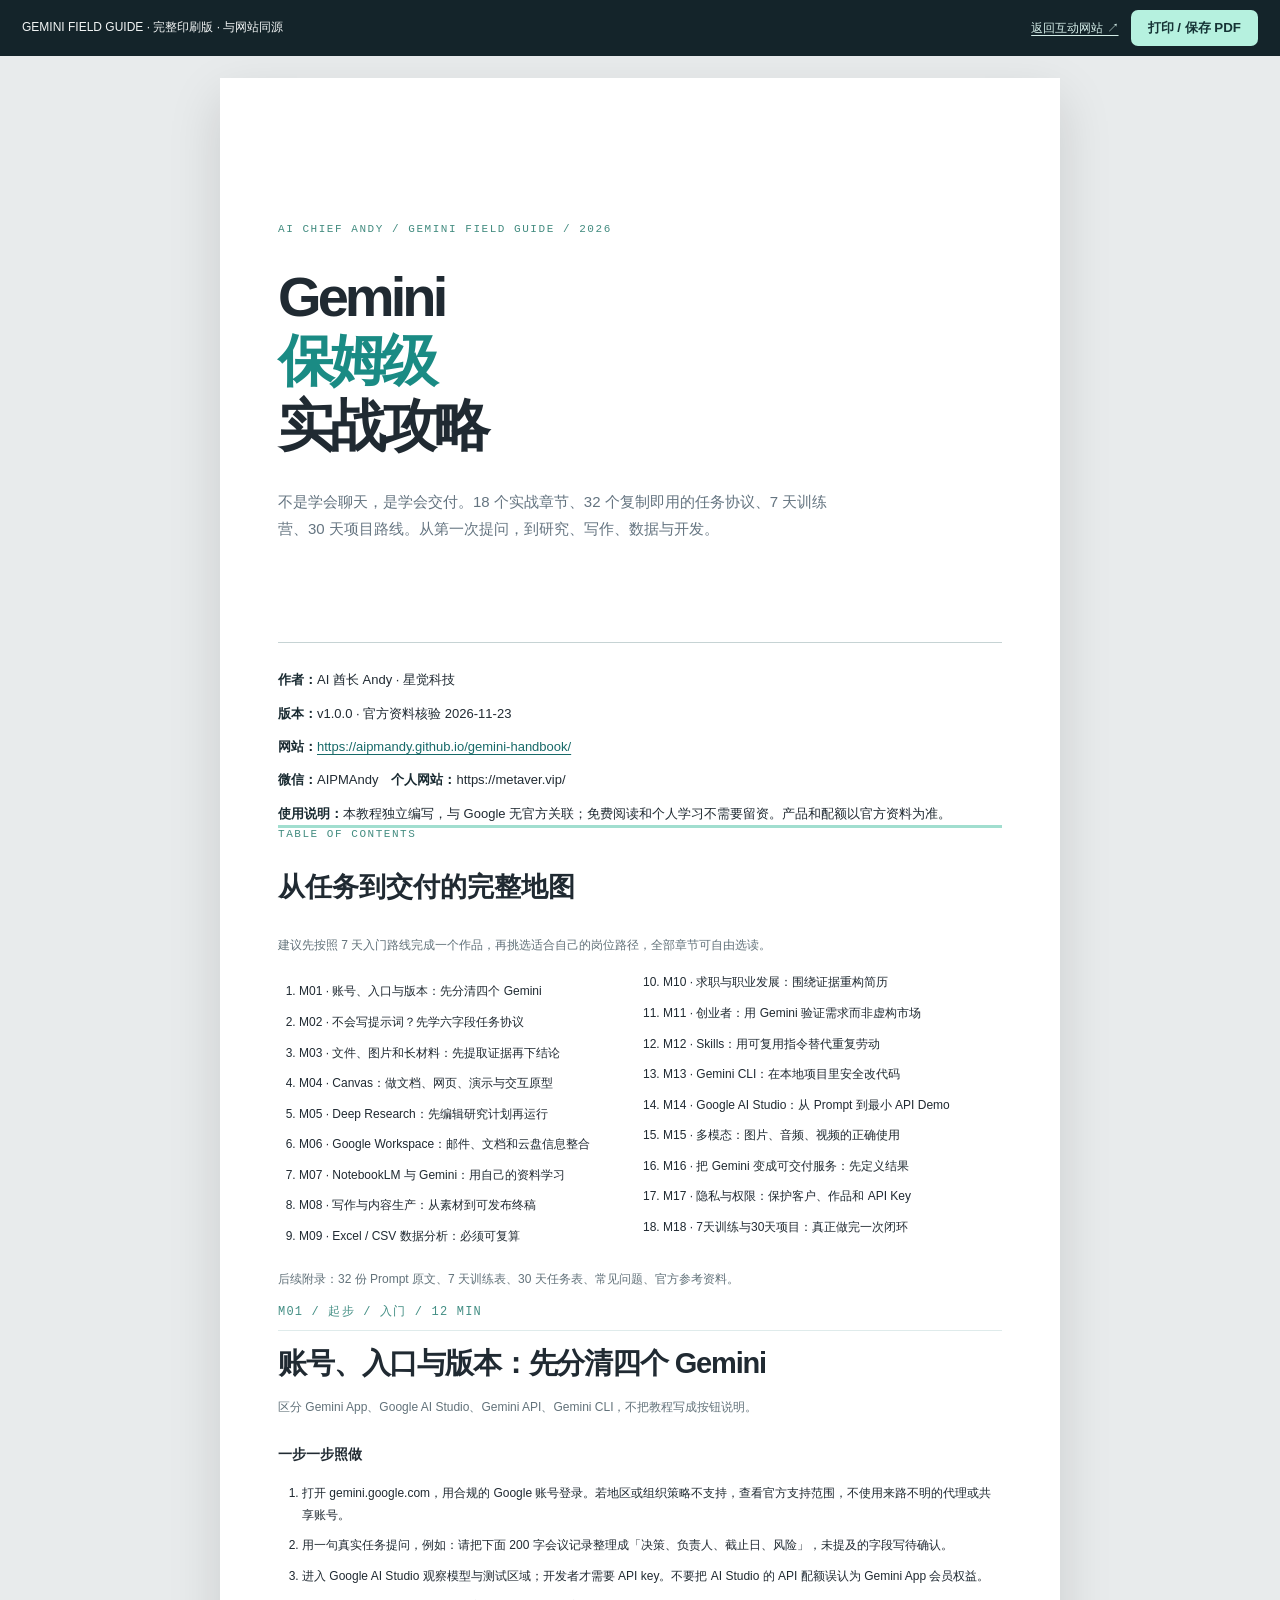
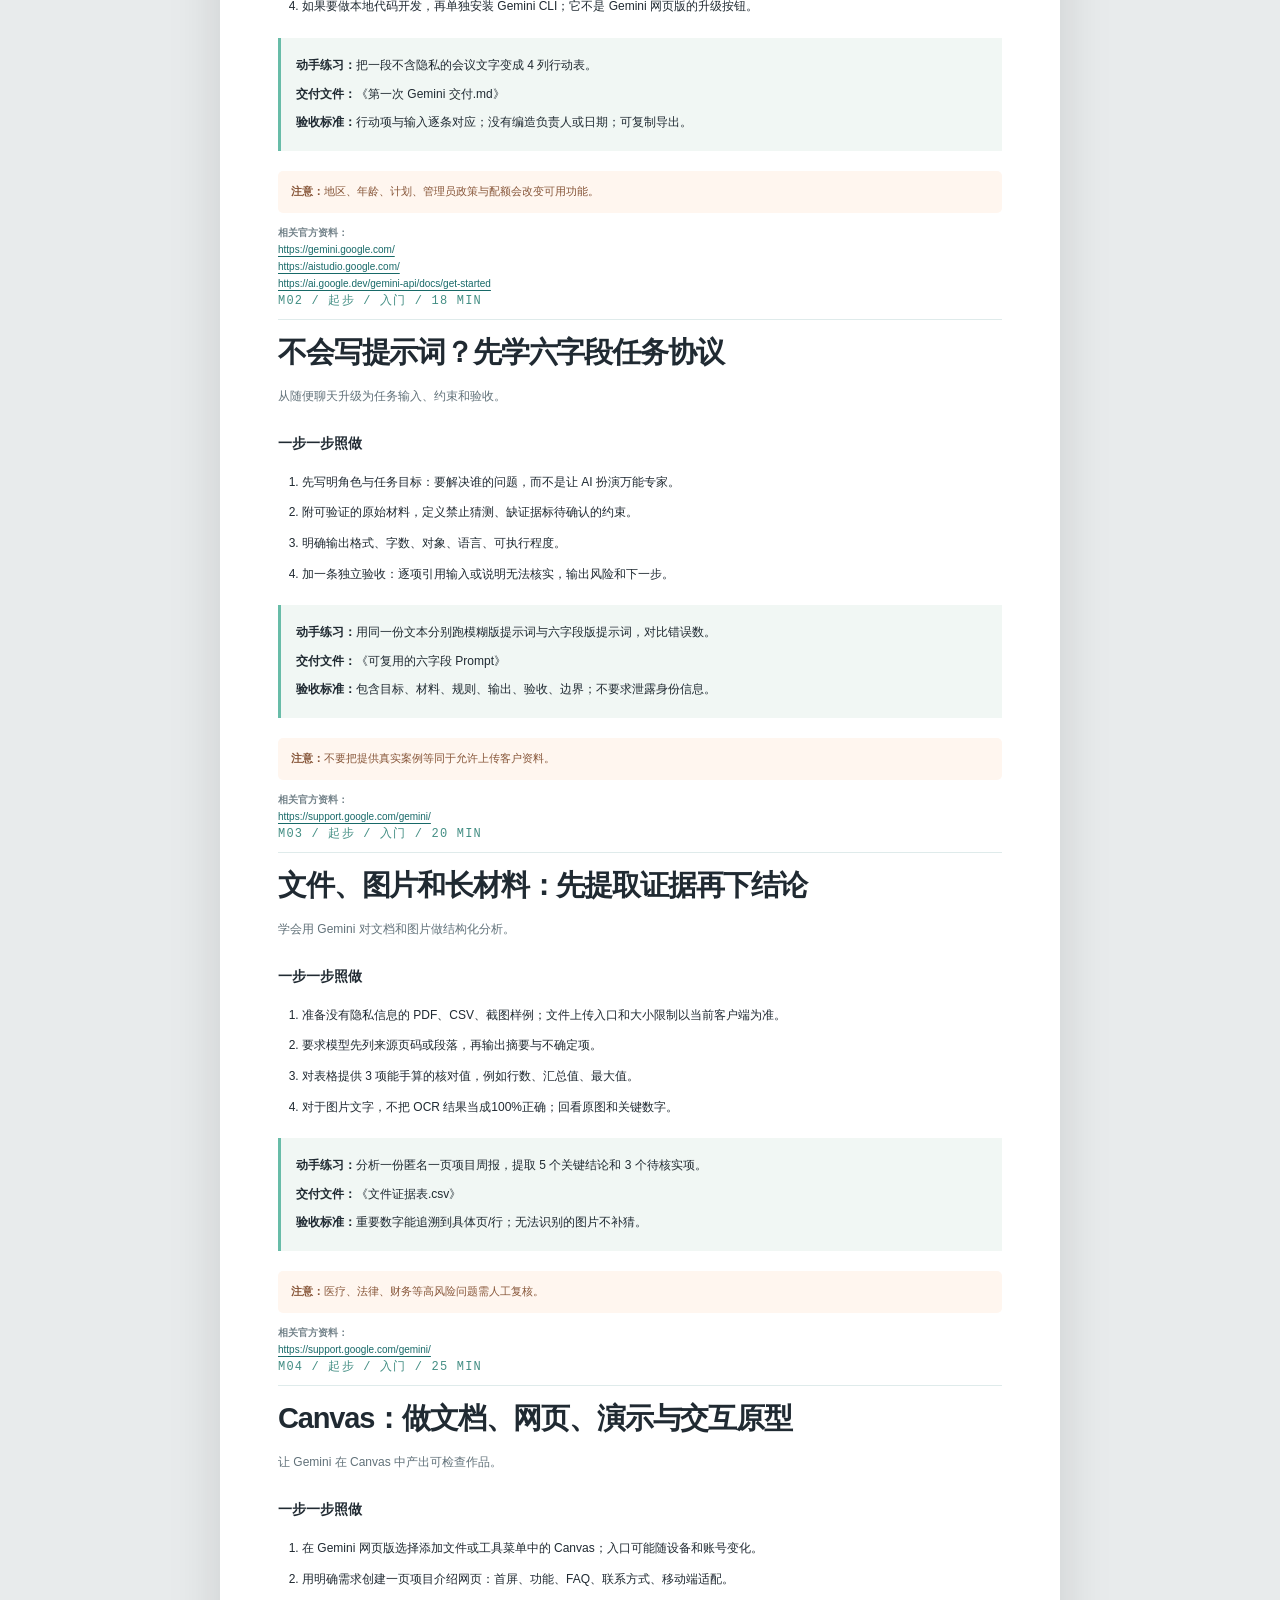
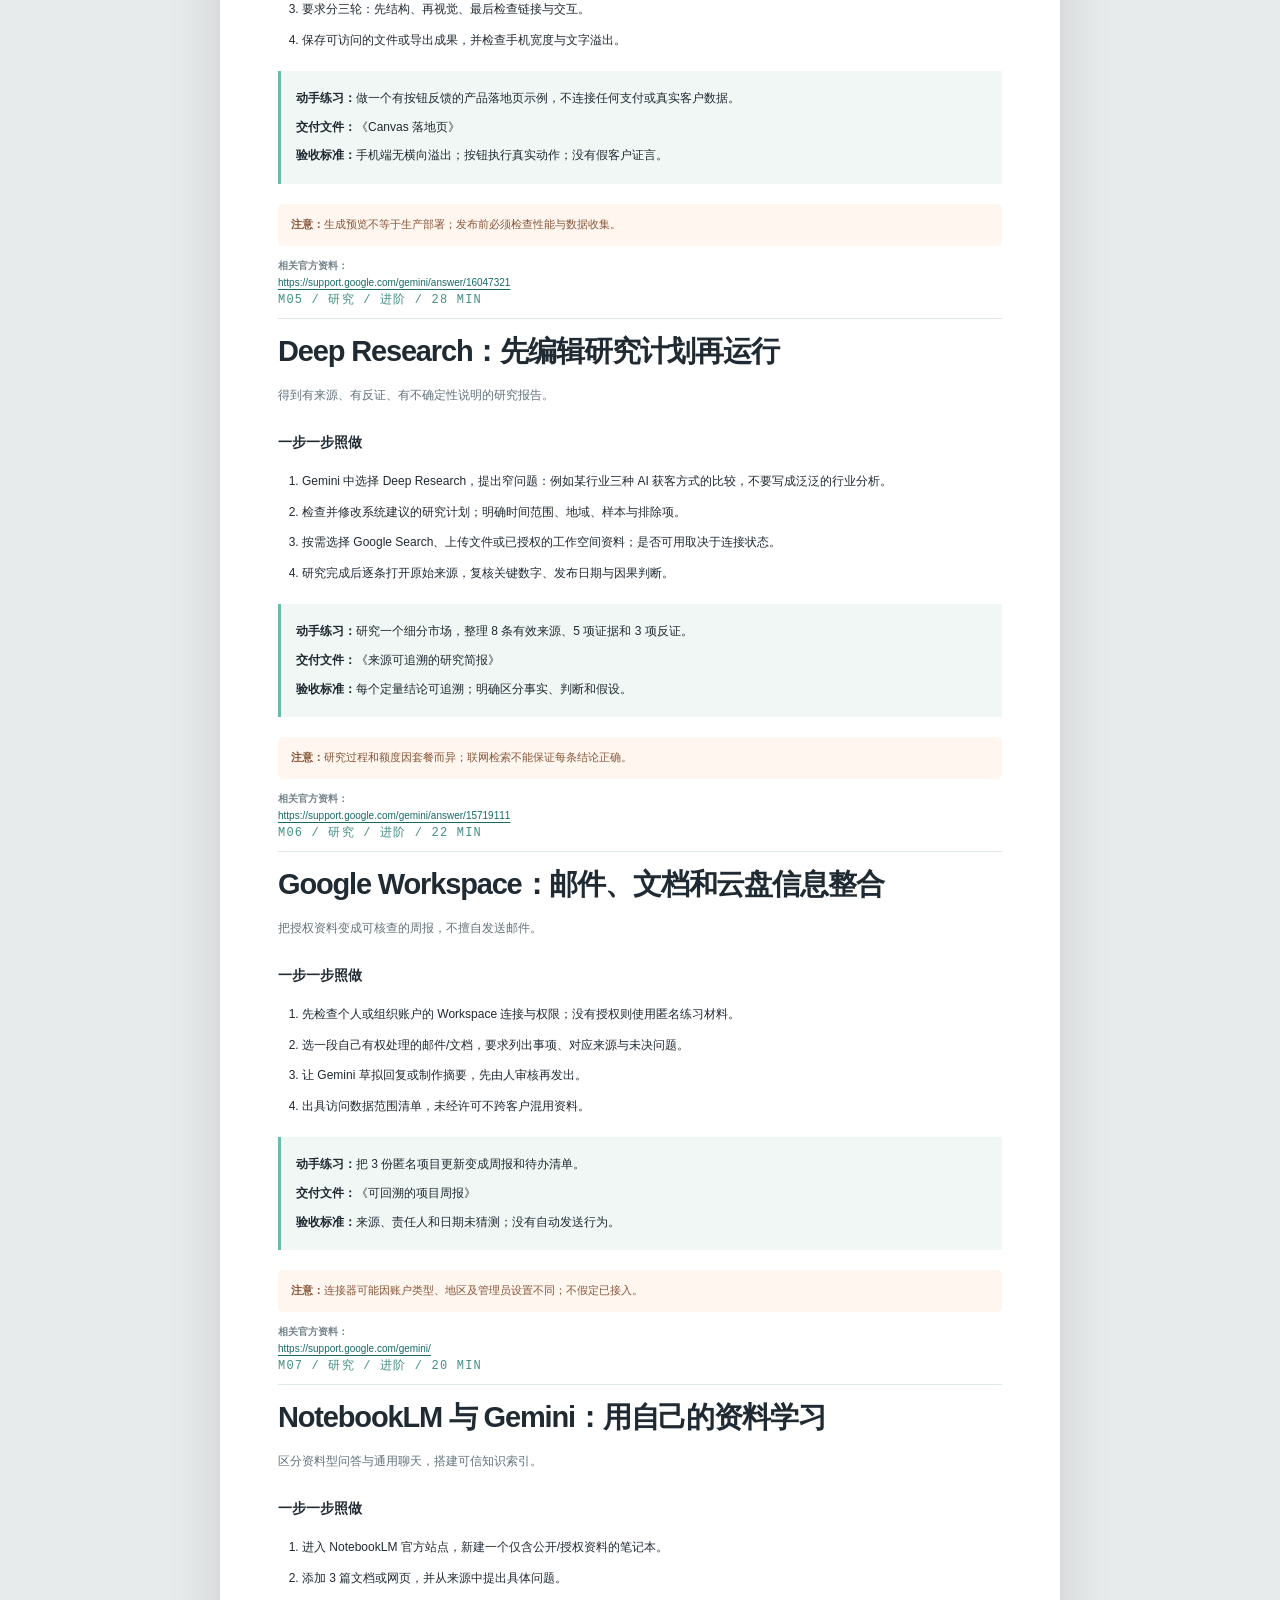
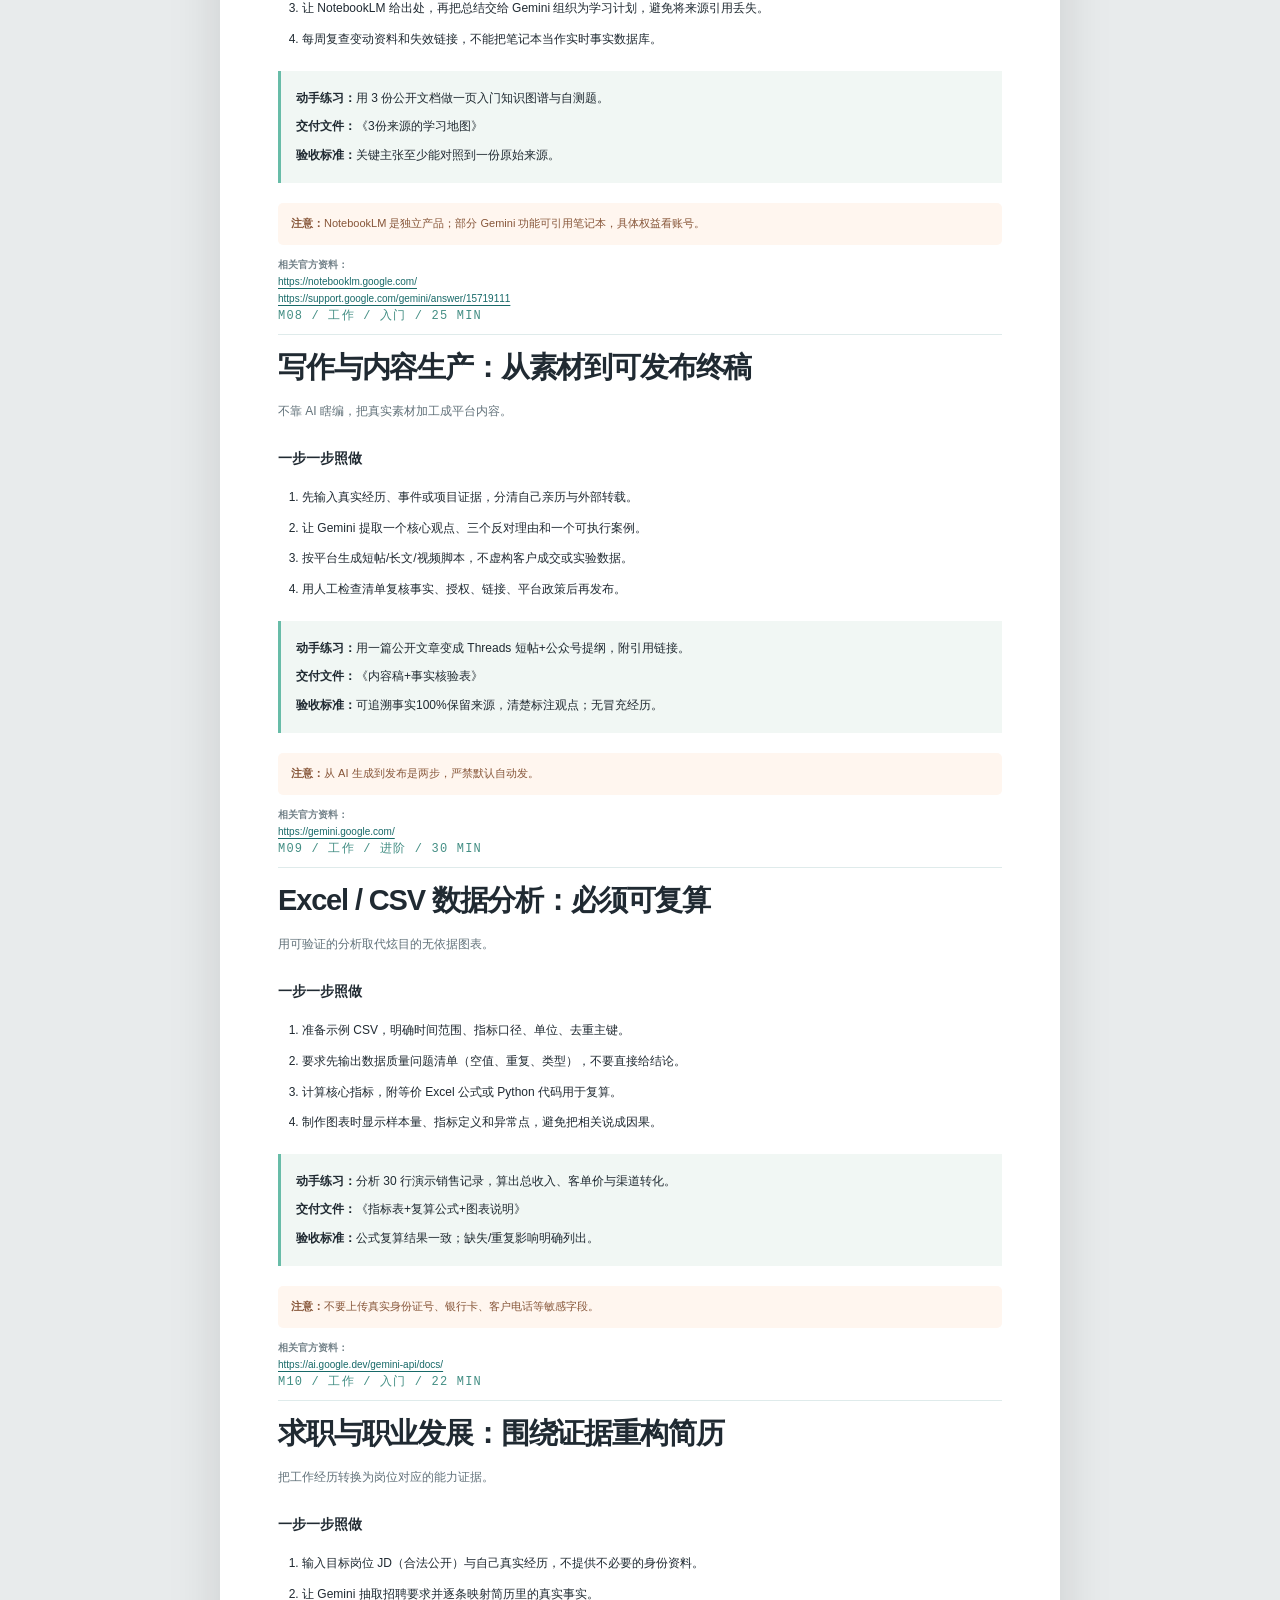
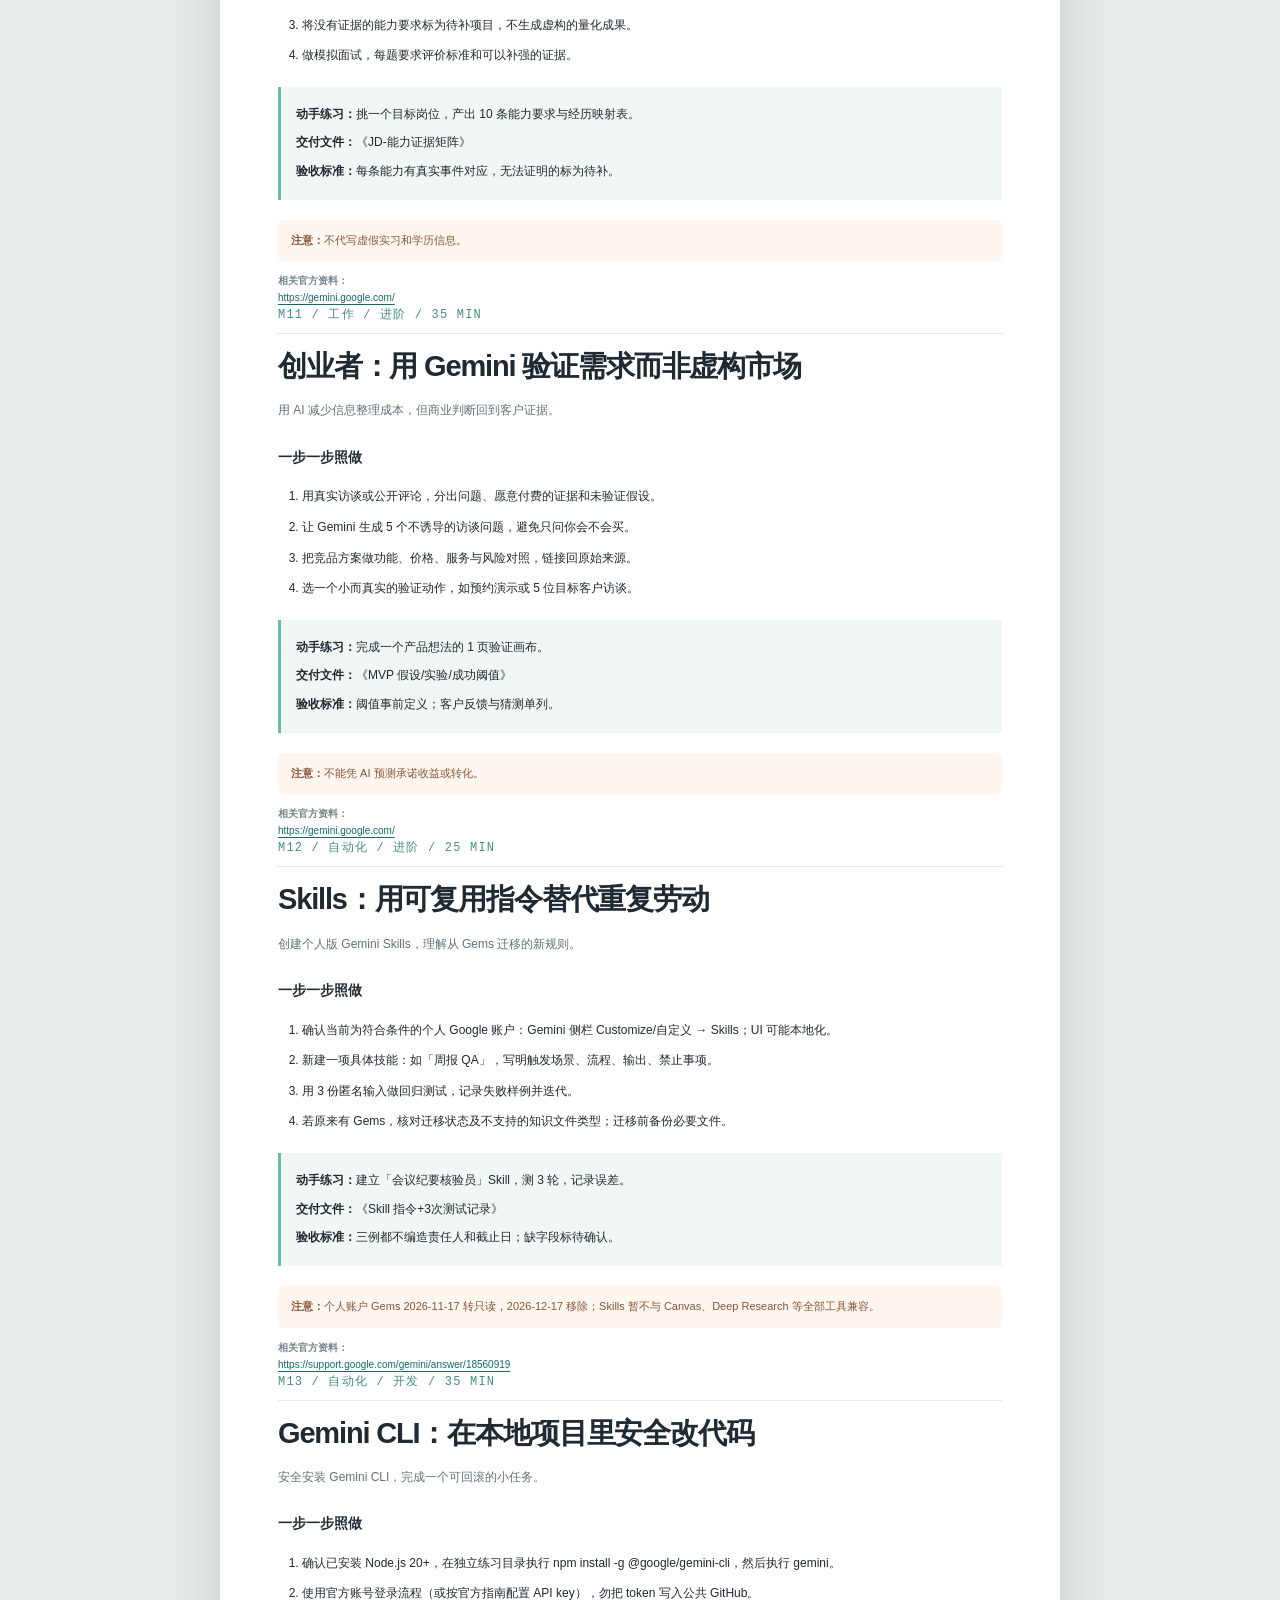
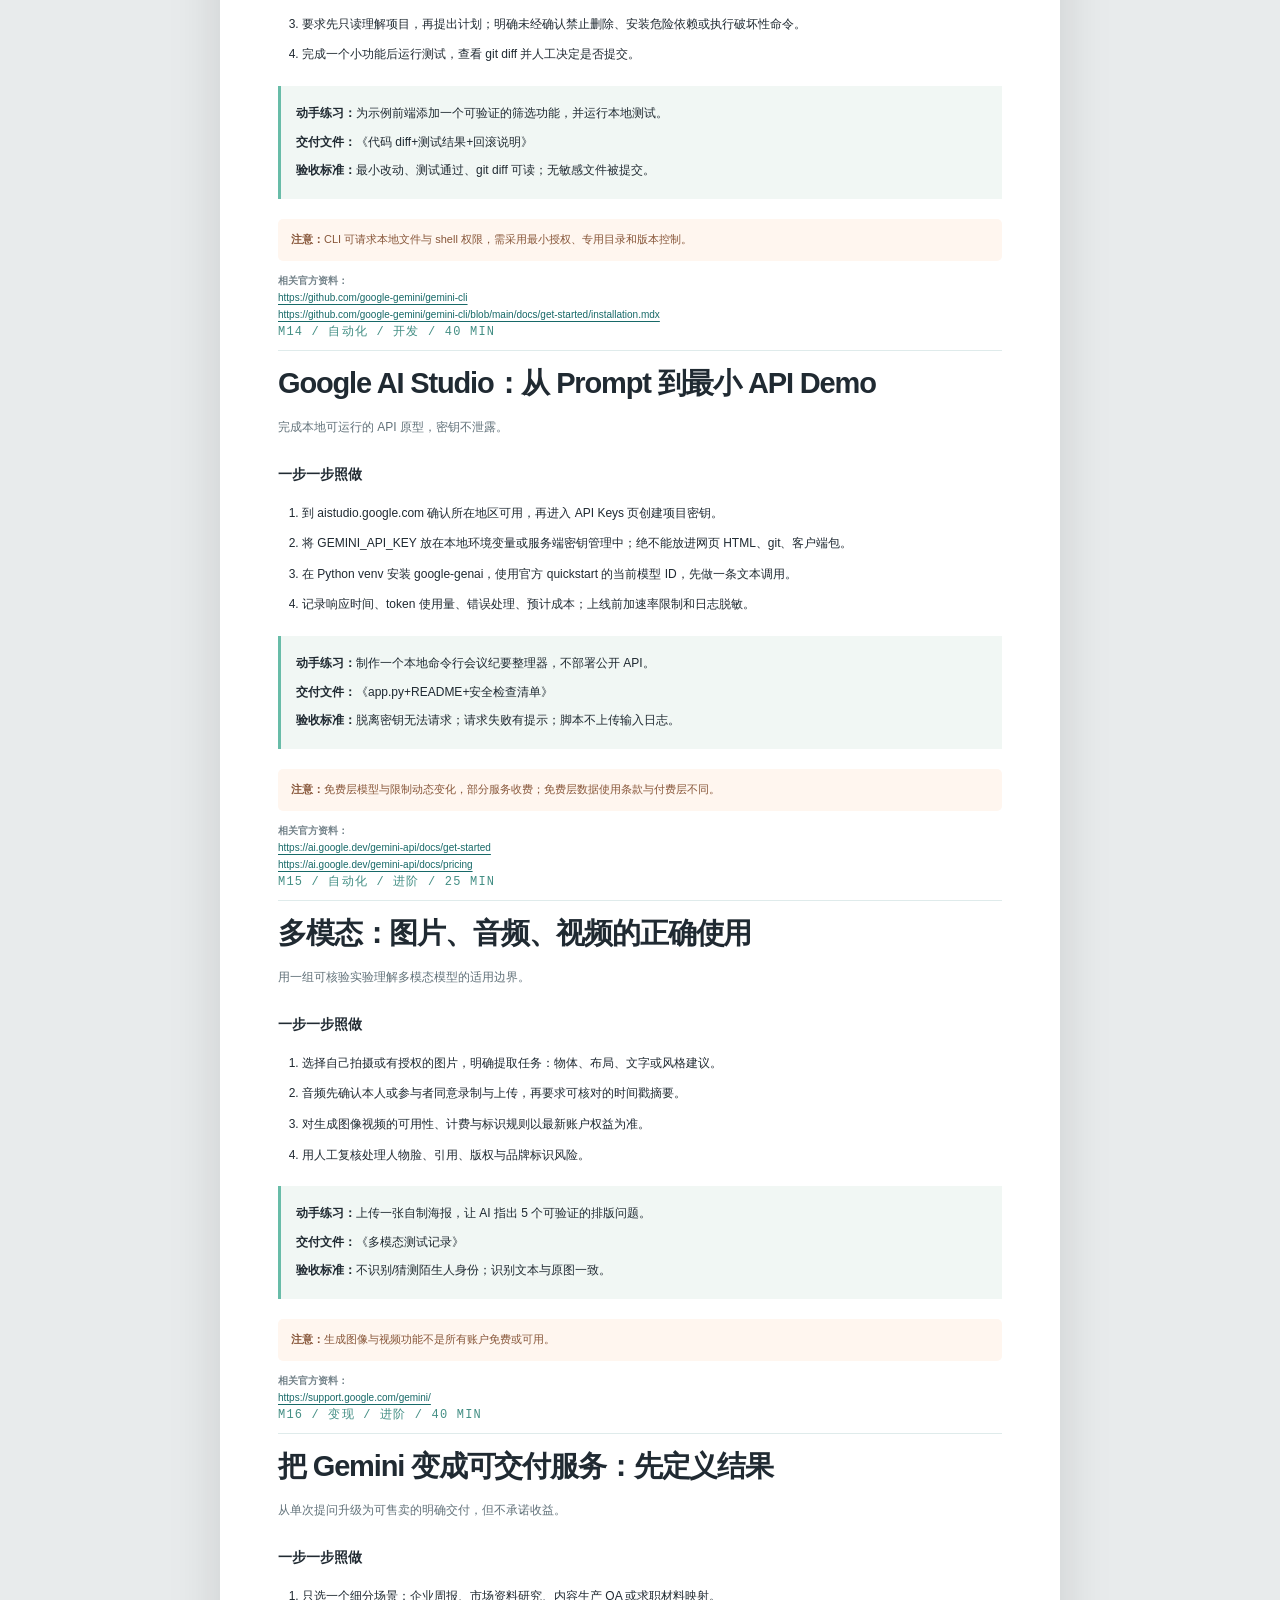
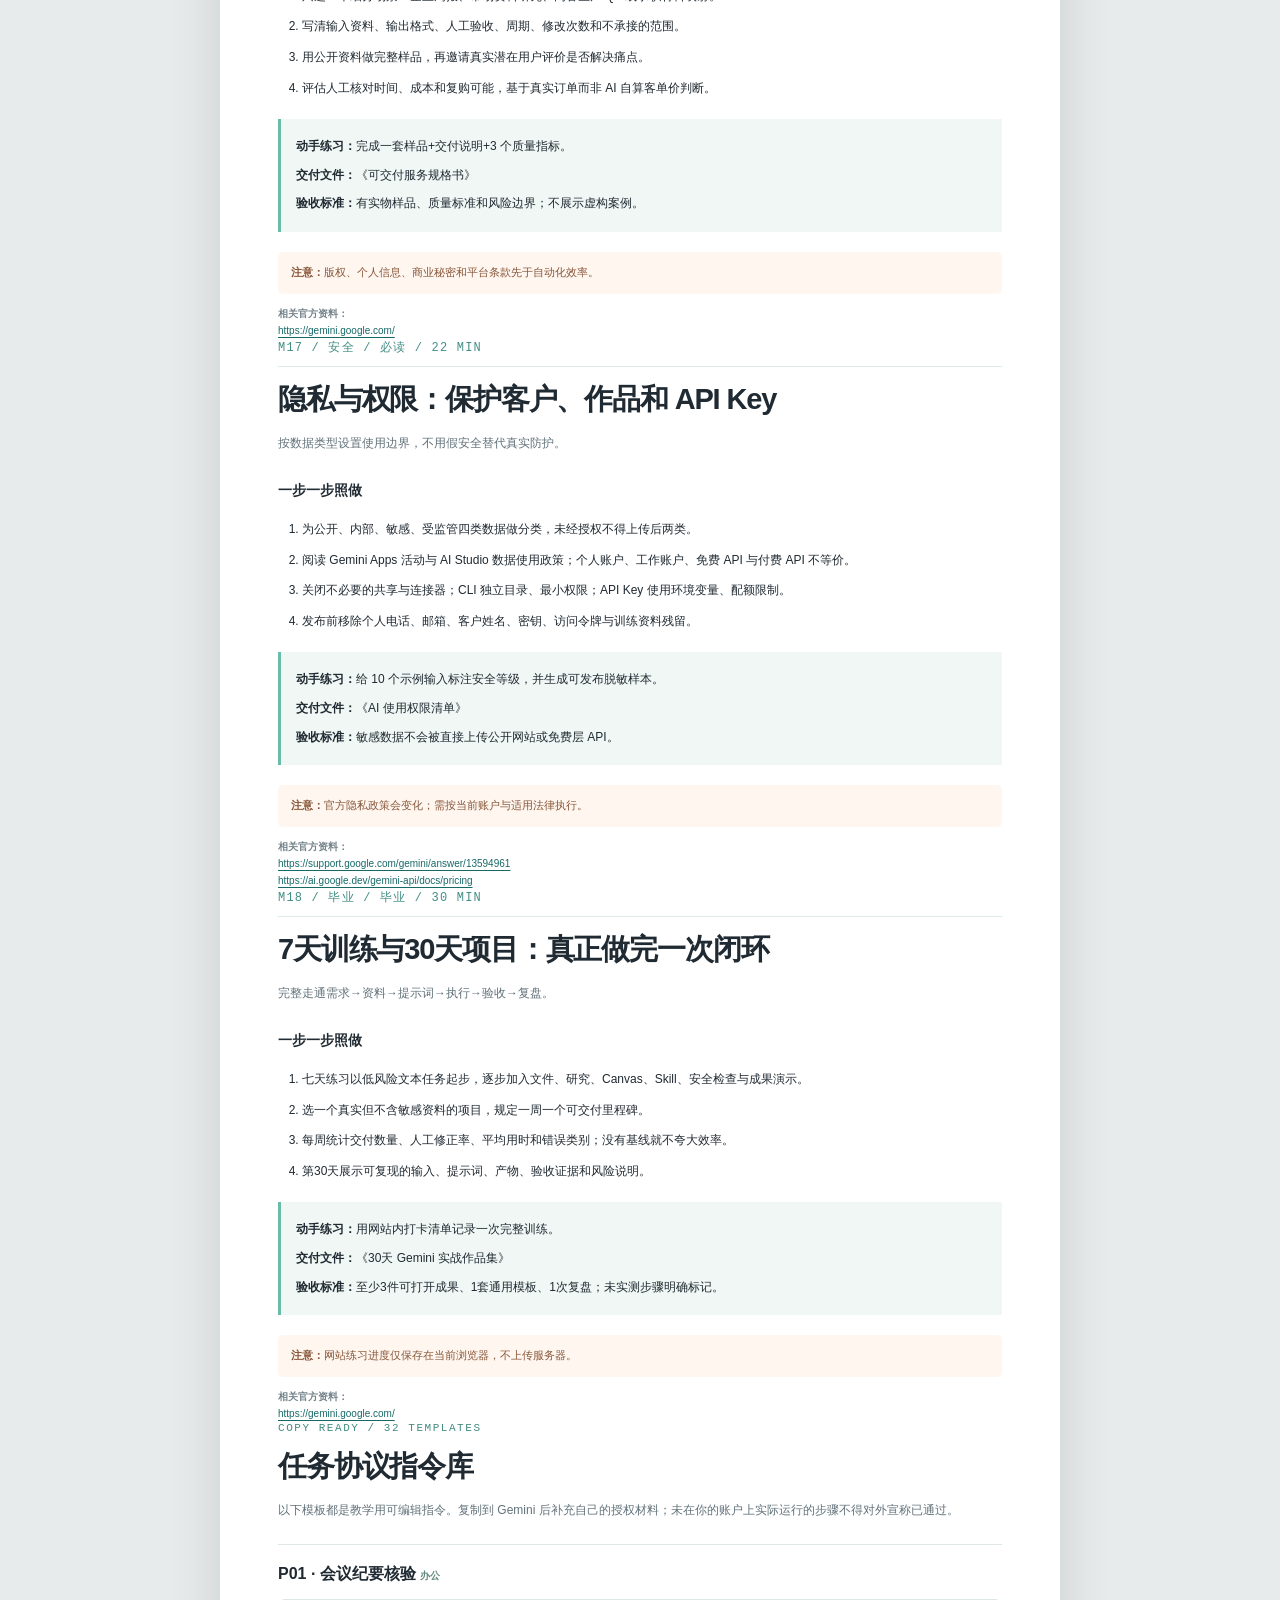
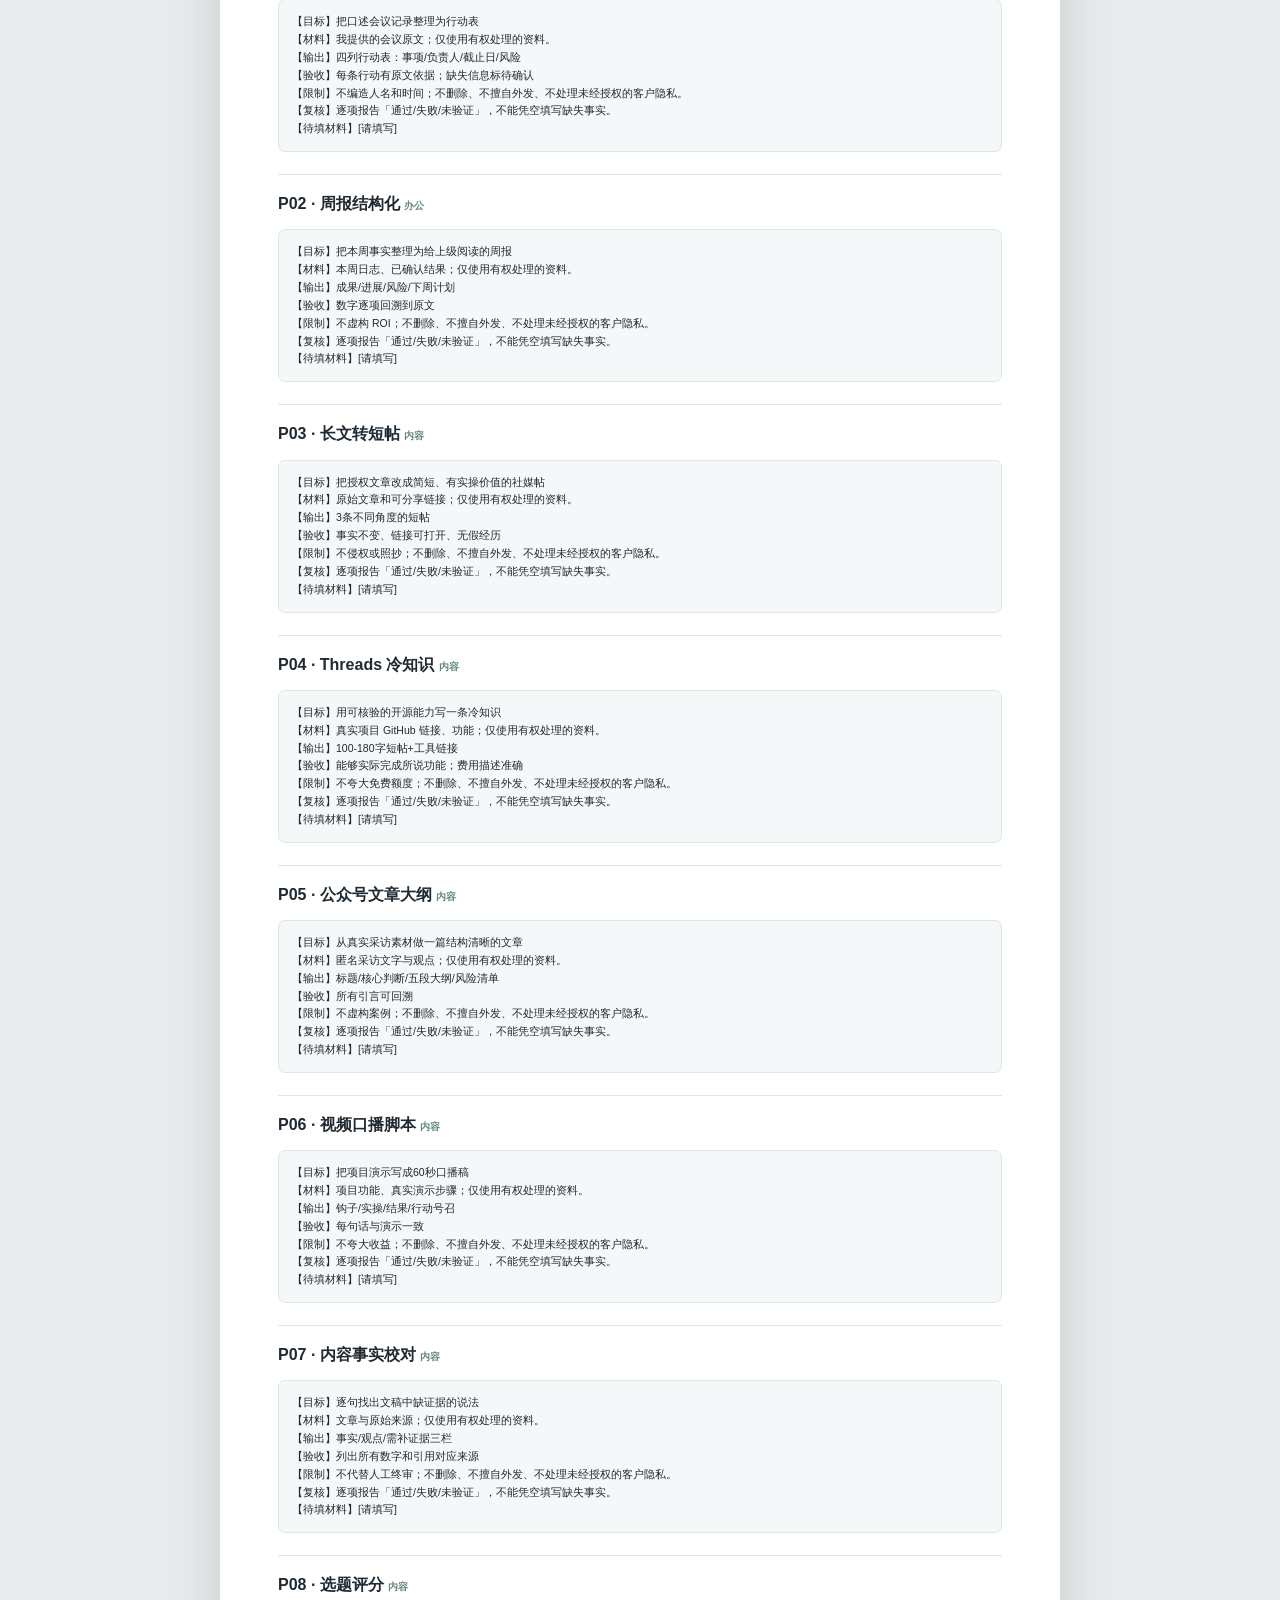
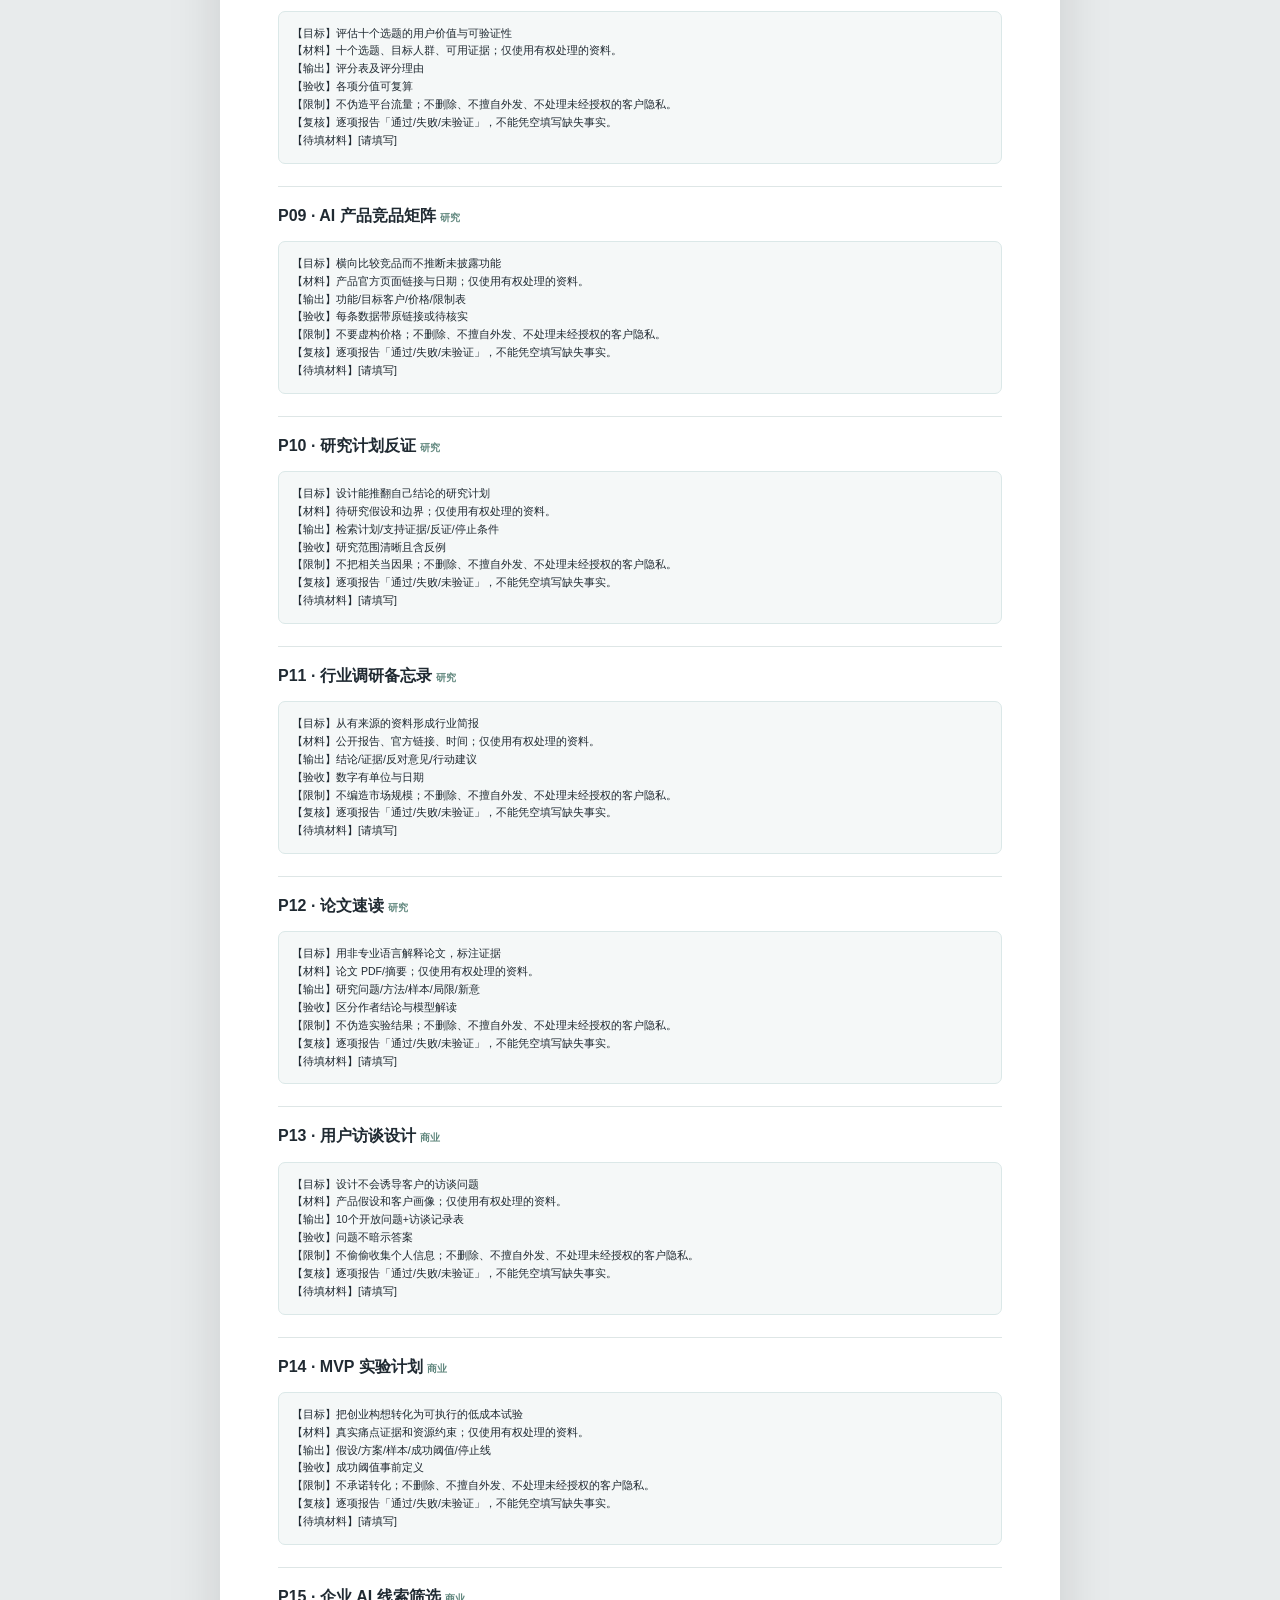
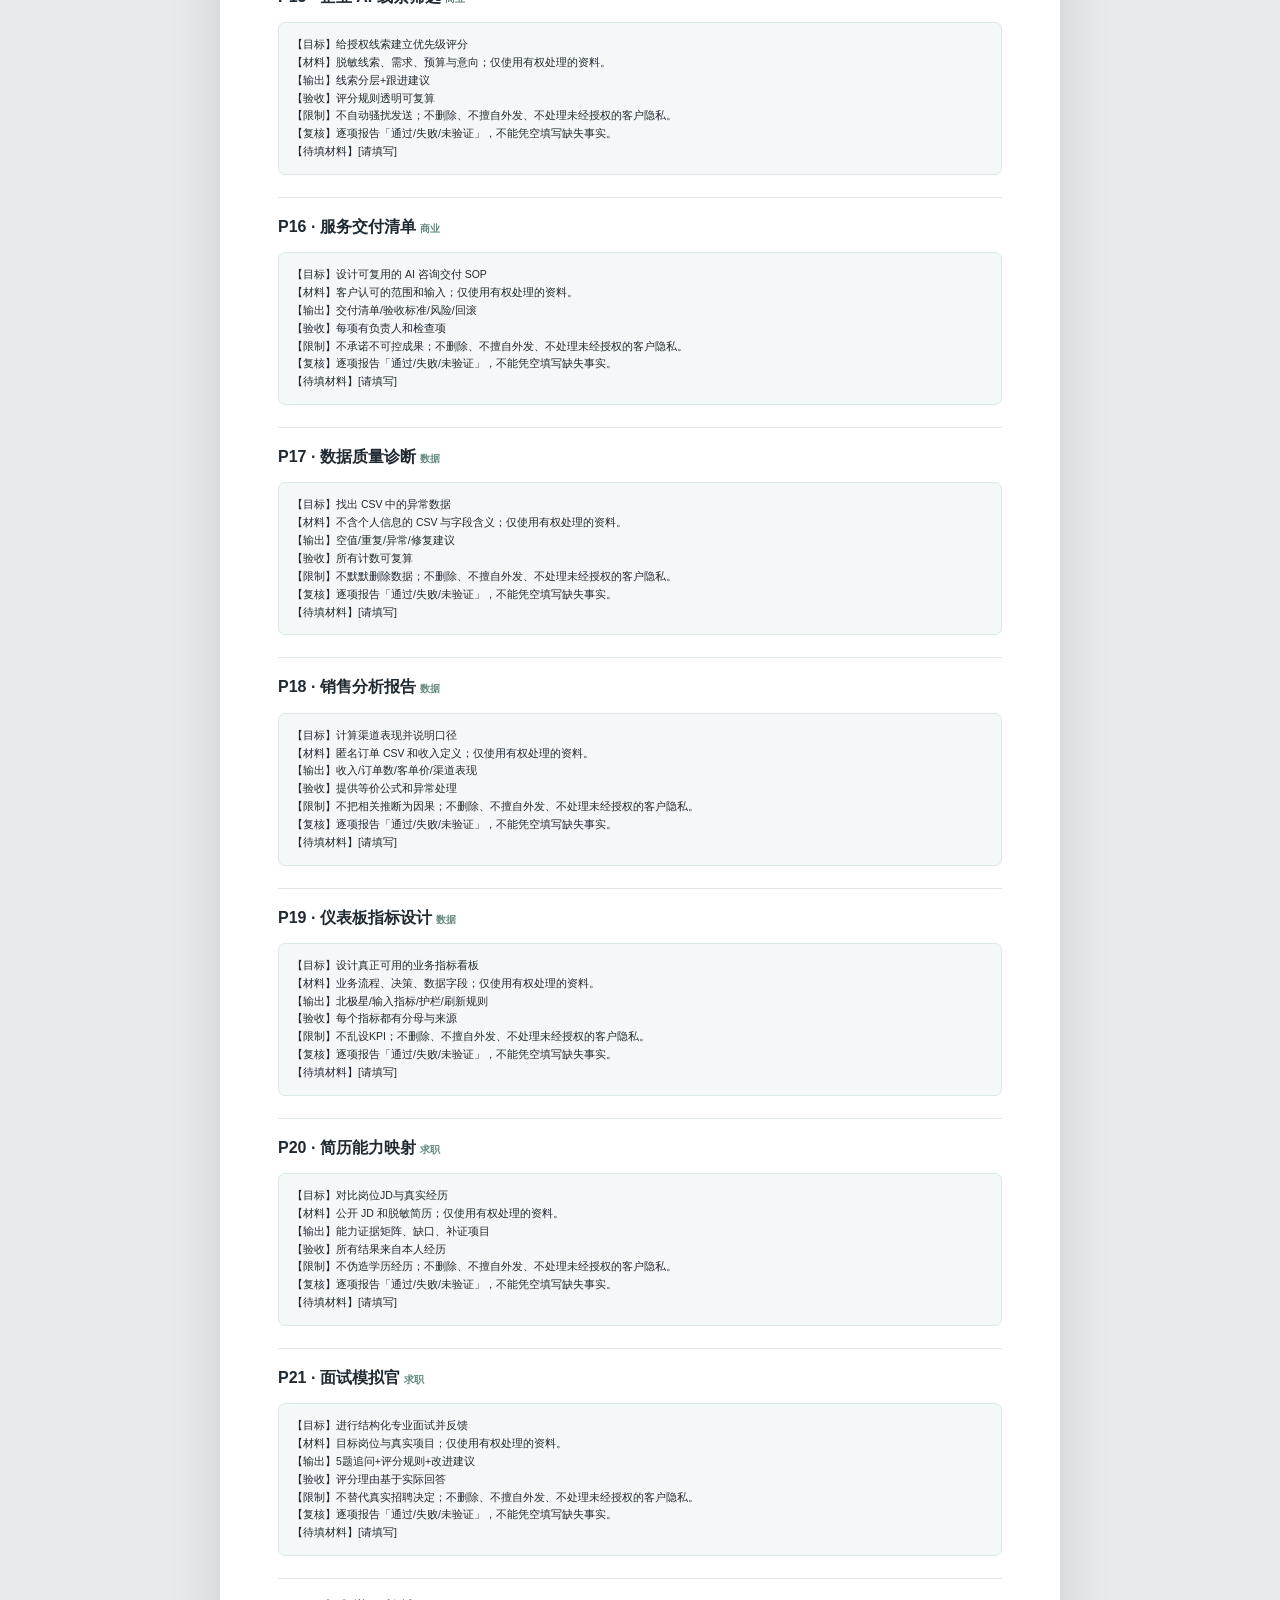
==== print.html @ 5384d7f8 "feat: migrate complete Gemini handbook into independent Pages repository" ====
<!doctype html><html lang="zh-CN"><head><meta charset="utf-8"><meta name="viewport" content="width=device-width,initial-scale=1"><meta name="color-scheme" content="light"><meta name="robots" content="noindex,follow"><title>Gemini 实战教程 · 完整印刷版 | AI 酋长 Andy</title>
<style>
@page{size:A4;margin:16mm 17mm 17mm}*{box-sizing:border-box}html{scroll-behavior:smooth}body{margin:0;color:#202a32;background:#e8ebec;font-family:-apple-system,BlinkMacSystemFont,"PingFang SC","Noto Sans CJK SC","Microsoft YaHei",sans-serif;line-height:1.8;counter-reset:page}a{color:#176968;text-decoration:underline;text-underline-offset:3px;overflow-wrap:anywhere}.tools{position:sticky;top:0;z-index:4;display:flex;align-items:center;justify-content:space-between;gap:12px;padding:10px 22px;background:#14242a;color:#f2f5f5;font-size:12px}.tools a{color:#d4ede8}.tools button{cursor:pointer;border:0;border-radius:7px;padding:9px 17px;background:#b6f1df;color:#153335;font-weight:bold}.paper{width:min(calc(100% - 20px),840px);background:white;padding:55px 58px;margin:22px auto 60px;box-shadow:0 20px 50px #0002}.kicker,.eyebrow{font:11px ui-monospace,Consolas,monospace;letter-spacing:.14em;color:#438c80}.cover{min-height:690px;padding-top:90px;border-bottom:3px solid #a1decf;break-after:page}.cover h1{font-size:56px;letter-spacing:-.07em;line-height:1.15;margin:30px 0}.cover h1 em{font-style:normal;color:#1a8b84}.cover p{font-size:15px;color:#647480;max-width:570px}.cover .metadata{margin-top:100px;padding-top:25px;border-top:1px solid #c6d3d4;display:grid;gap:10px;font-size:13px}.cover .metadata b{color:#192a31}.toc{break-after:page}.toc h2{font-size:27px}.toc ol{padding-left:21px;columns:2;column-gap:25px}.toc li{margin:9px 0;break-inside:avoid;font-size:12px}.page-title{font-size:29px;letter-spacing:-.04em;line-height:1.35;margin:13px 0}.lead{color:#62727a;font-size:12px;line-height:1.9}.lesson{break-before:page;page-break-before:always}.lesson .chapter{font:12px ui-monospace,monospace;color:#438e84;letter-spacing:.1em;border-bottom:1px solid #dfebeb;padding-bottom:10px}.lesson h3{font-size:14px;margin:23px 0 10px}.lesson ol{padding-left:24px}.lesson li{font-size:12px;margin:9px 0}.example{border-left:3px solid #68bca8;padding:10px 15px;background:#f1f7f4;margin:20px 0;break-inside:avoid}.example p{font-size:12px;margin:7px 0}.warn{font-size:11px;color:#875639;background:#fff6ef;padding:11px 13px;border-radius:5px}.refs{font-size:10px;color:#74838a;line-height:1.7}.prompt{border-top:1px solid #dee6e6;margin:22px 0;padding-top:15px;break-inside:avoid}.prompt h3{font-size:16px;margin:0 0 7px}.prompt pre{font-family:"PingFang SC","Noto Sans CJK SC","Microsoft YaHei",sans-serif;white-space:pre-wrap;word-break:break-word;font-size:10.5px;line-height:1.7;background:#f5f8f8;border:1px solid #dbe8e8;border-radius:7px;padding:13px}.overview{break-before:page}.overview table{width:100%;border-collapse:collapse;margin:15px 0;table-layout:fixed}.overview th,.overview td{border:1px solid #d8e1e1;text-align:left;font-size:11px;padding:8px;vertical-align:top;overflow-wrap:anywhere}.overview th{background:#f0f7f5}.faq-item{padding:10px 0;border-bottom:1px solid #e0e8e8;break-inside:avoid}.faq-item b{font-size:12px}.faq-item p{font-size:11px;color:#65757c}.linklist li{font-size:11px;line-height:1.7;margin:8px 0}.independent{font-size:10px;color:#64777a;border-top:1px solid #d8e4e4;margin-top:45px;padding-top:13px}.page-break{break-before:page} @media screen and (max-width:680px){.paper{width:100%;padding:28px 19px;margin:0 auto;box-shadow:none}.cover{min-height:500px;padding-top:70px}.cover h1{font-size:40px}.toc ol{columns:1}.tools{position:relative}}@media print{body{background:#fff}.paper{width:100%;padding:0;margin:0;box-shadow:none}.tools{display:none}.cover{min-height:240mm}.toc ol{columns:2}.lesson{break-before:page}.prompt{break-inside:avoid}a{text-decoration:none;color:#256d69}a:after{content:""}}
</style><script defer src="./data.js"></script><script defer src="./print.js"></script></head><body><div class="tools"><div>GEMINI FIELD GUIDE · 完整印刷版 · 与网站同源</div><div><a href="./">返回互动网站 ↗</a>　<button type="button" id="print-button">打印 / 保存 PDF</button></div></div><main class="paper" id="print-root"><p>正在整理课程内容……</p></main></body></html>
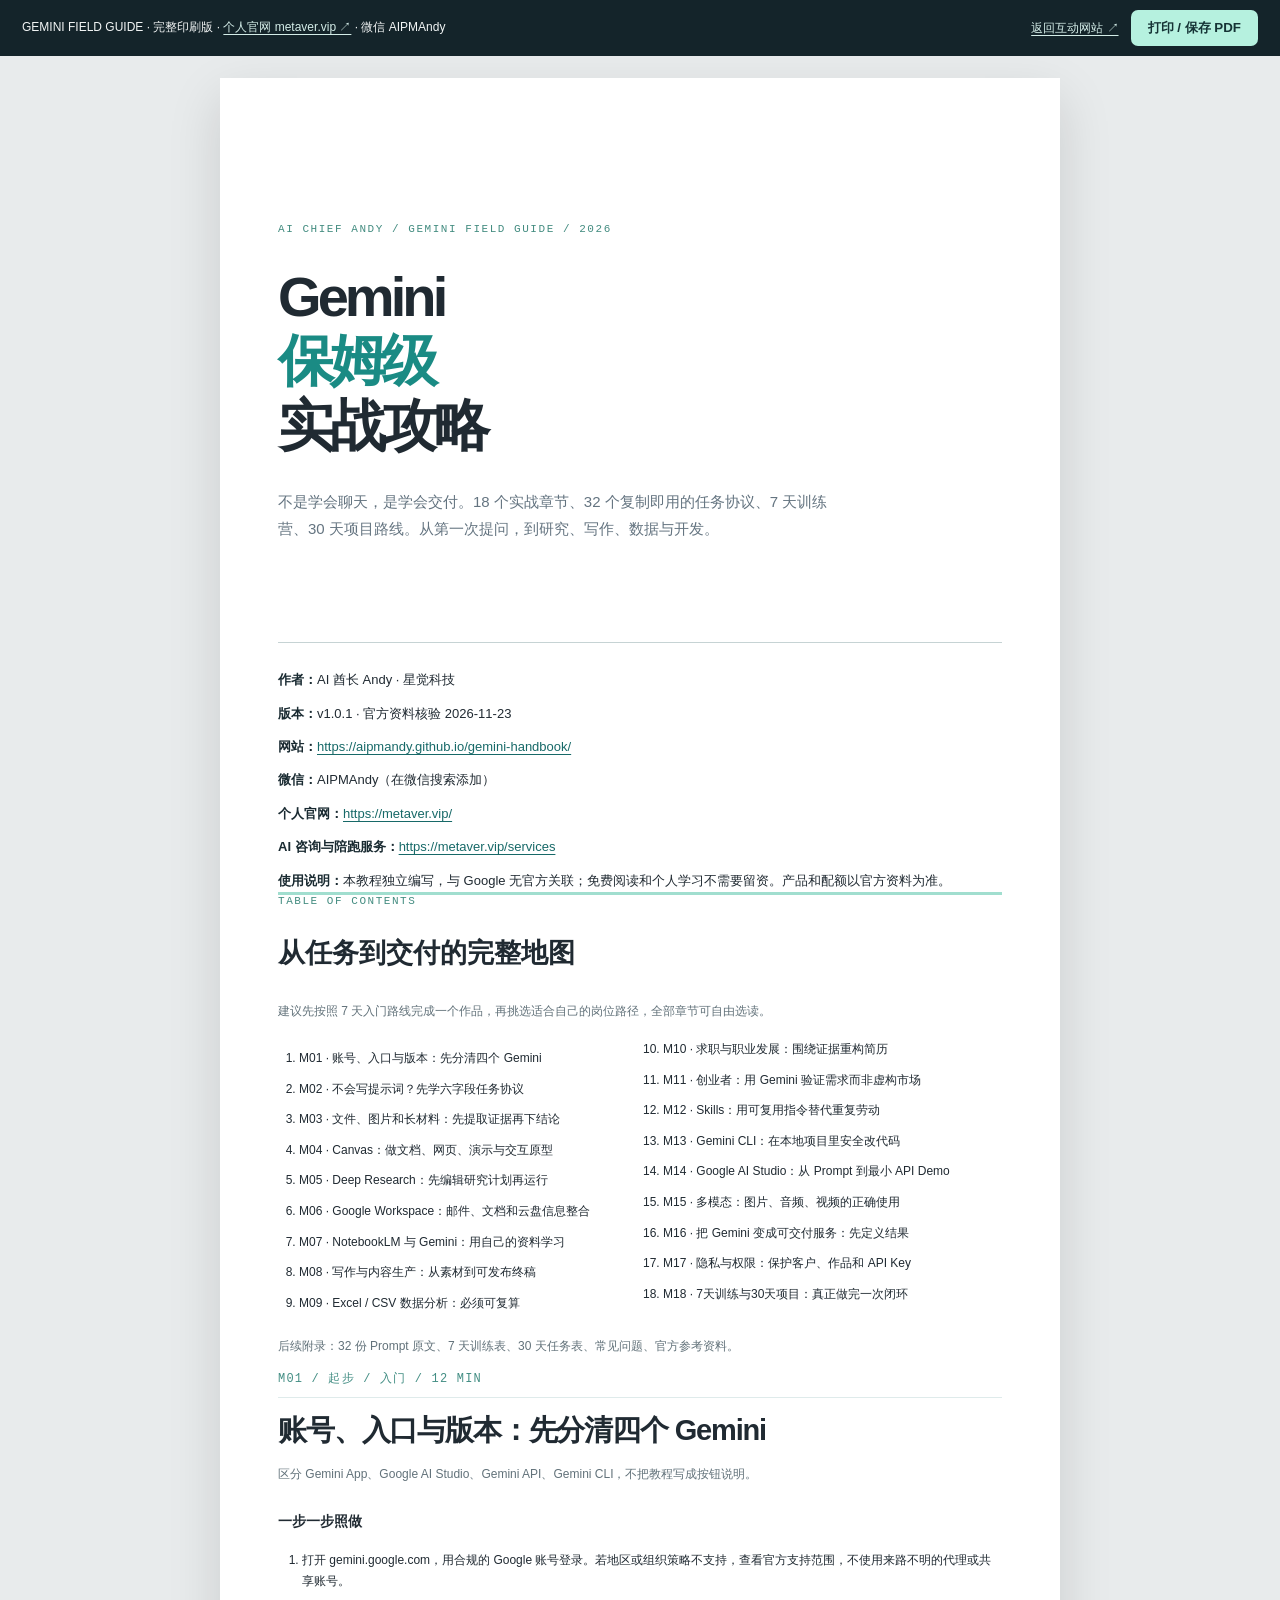
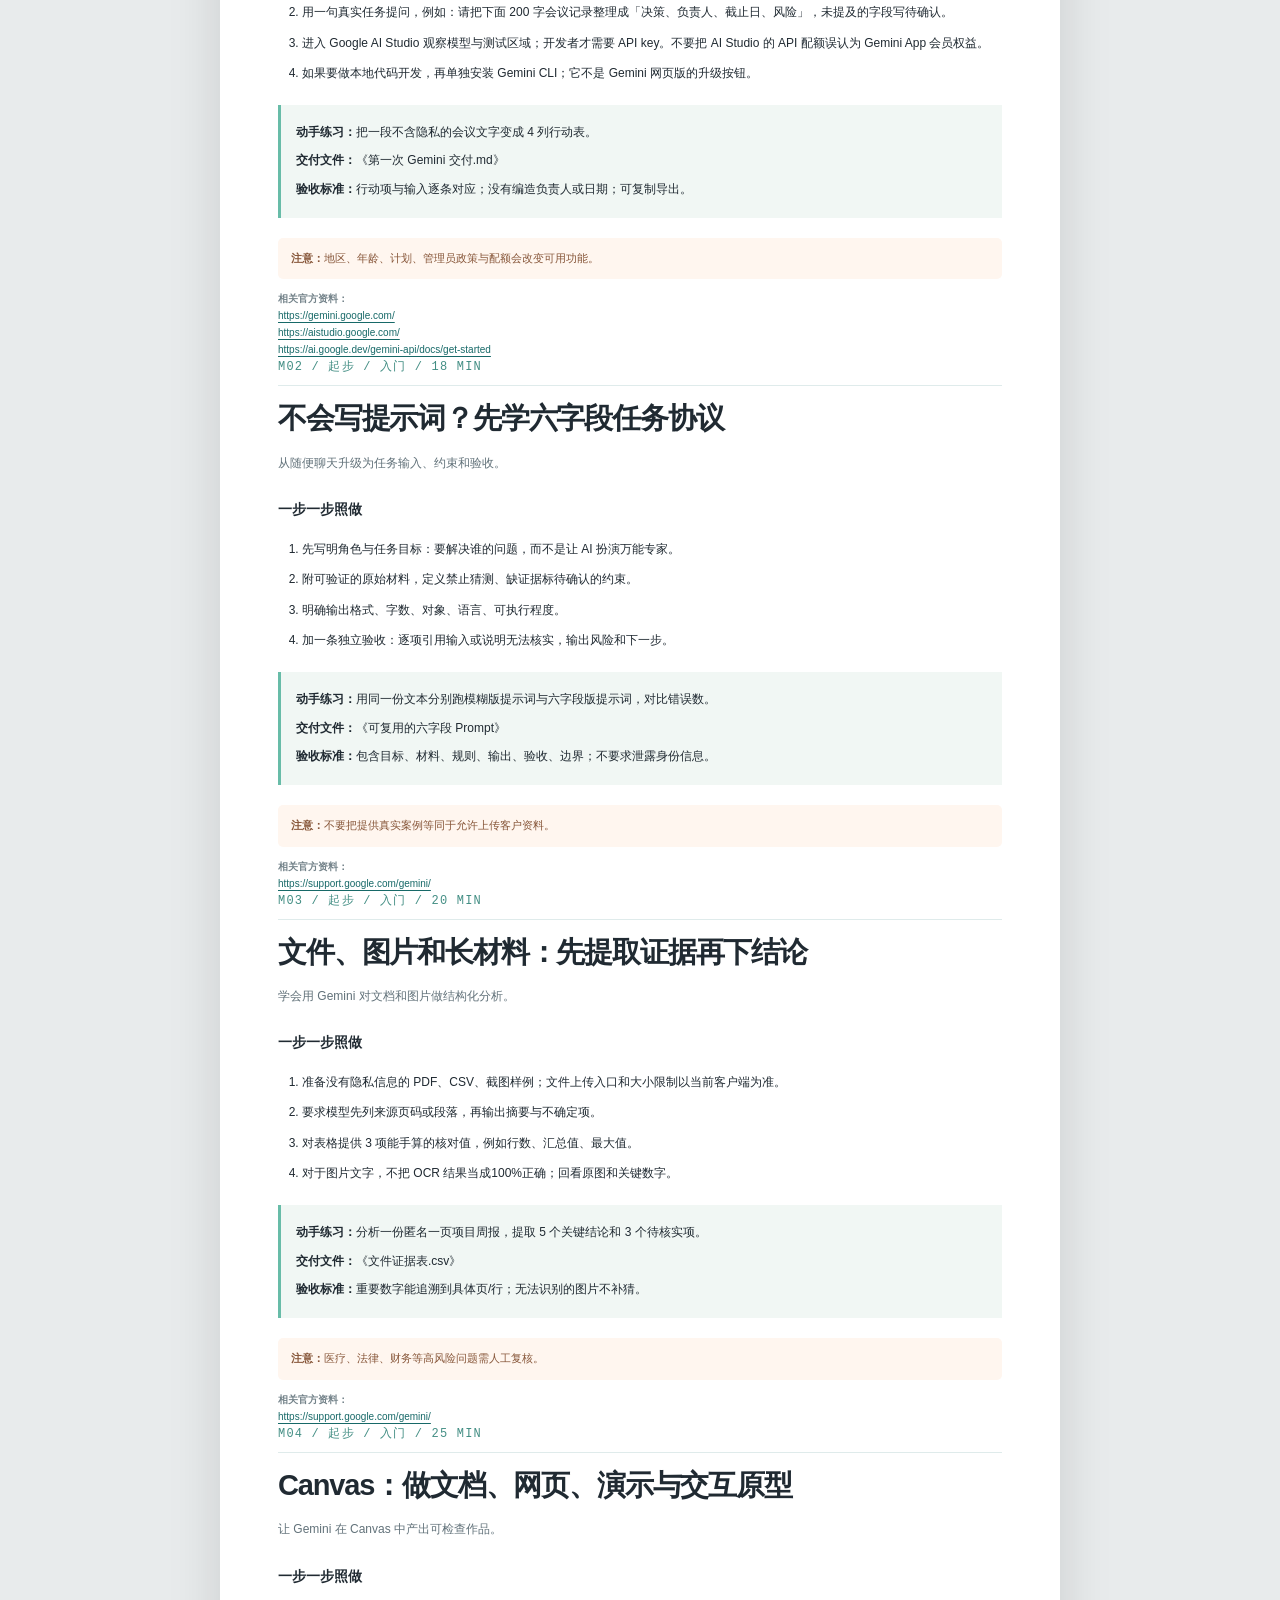
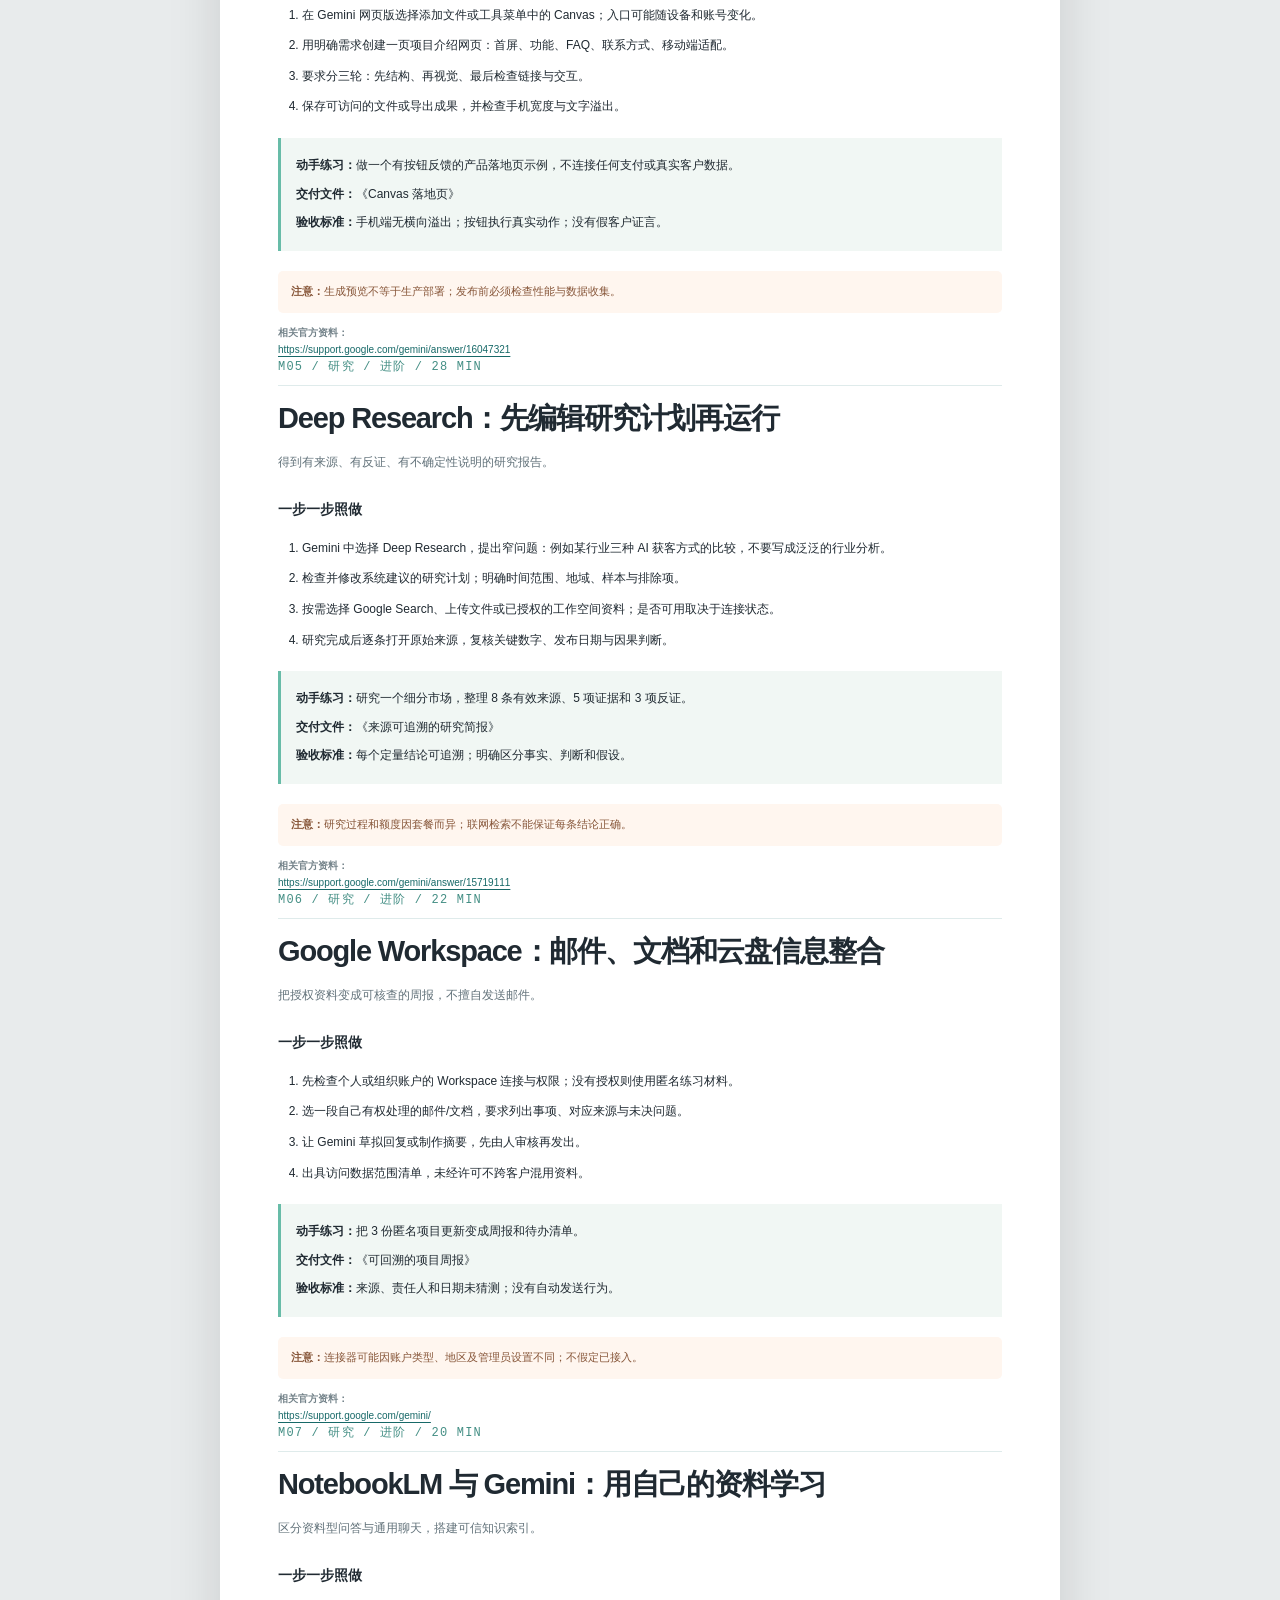
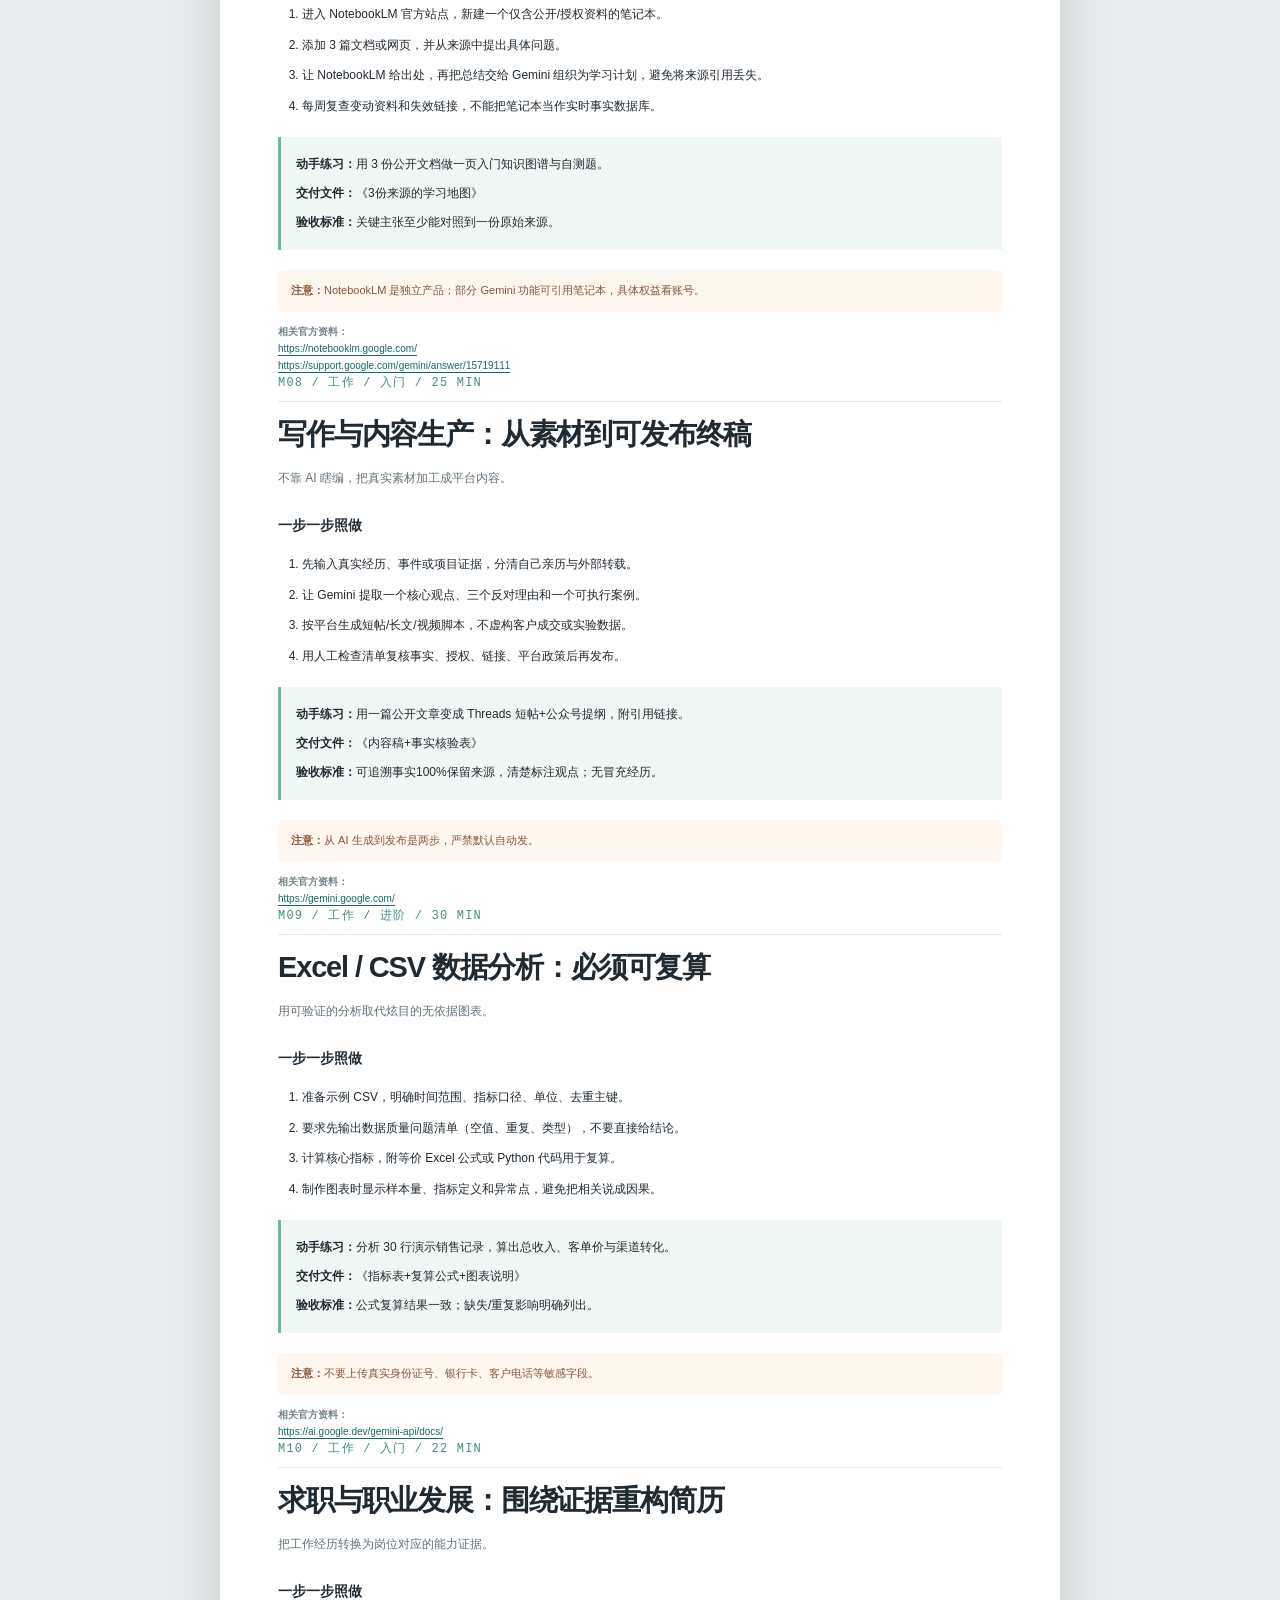
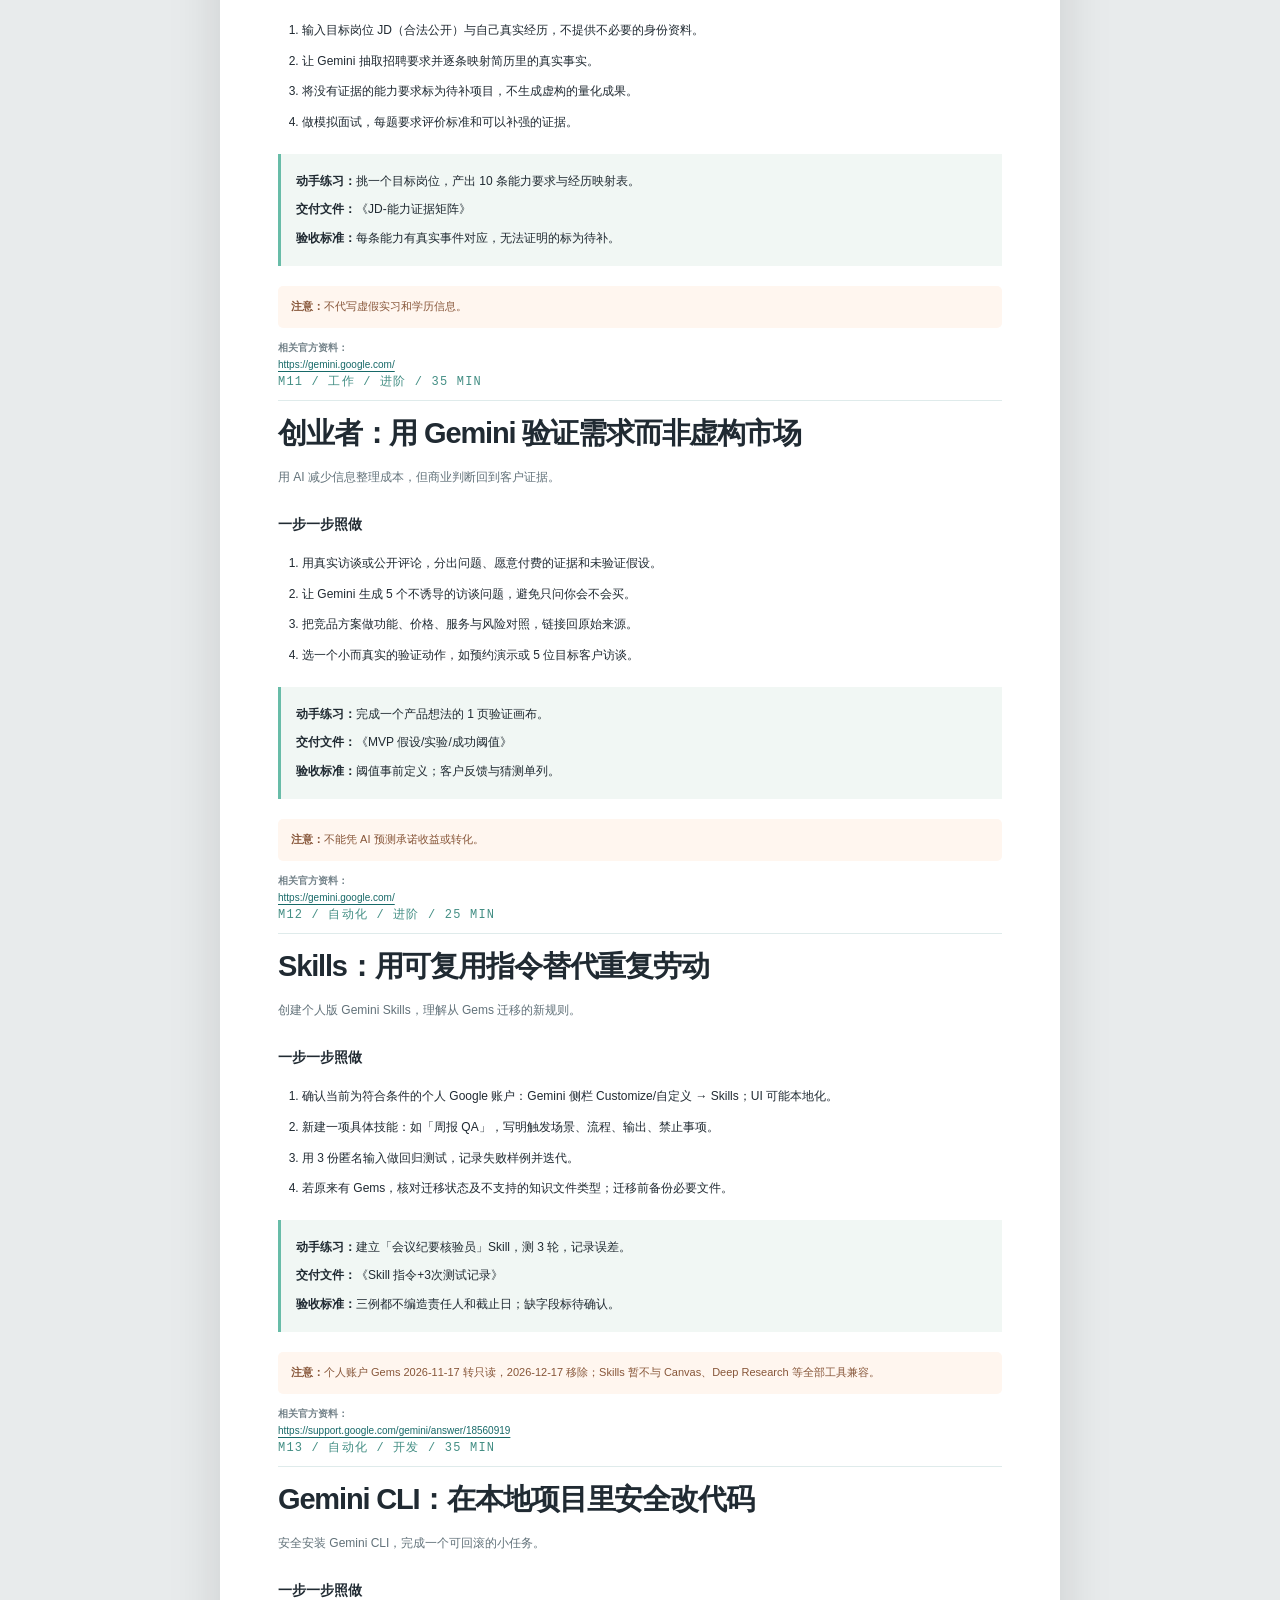
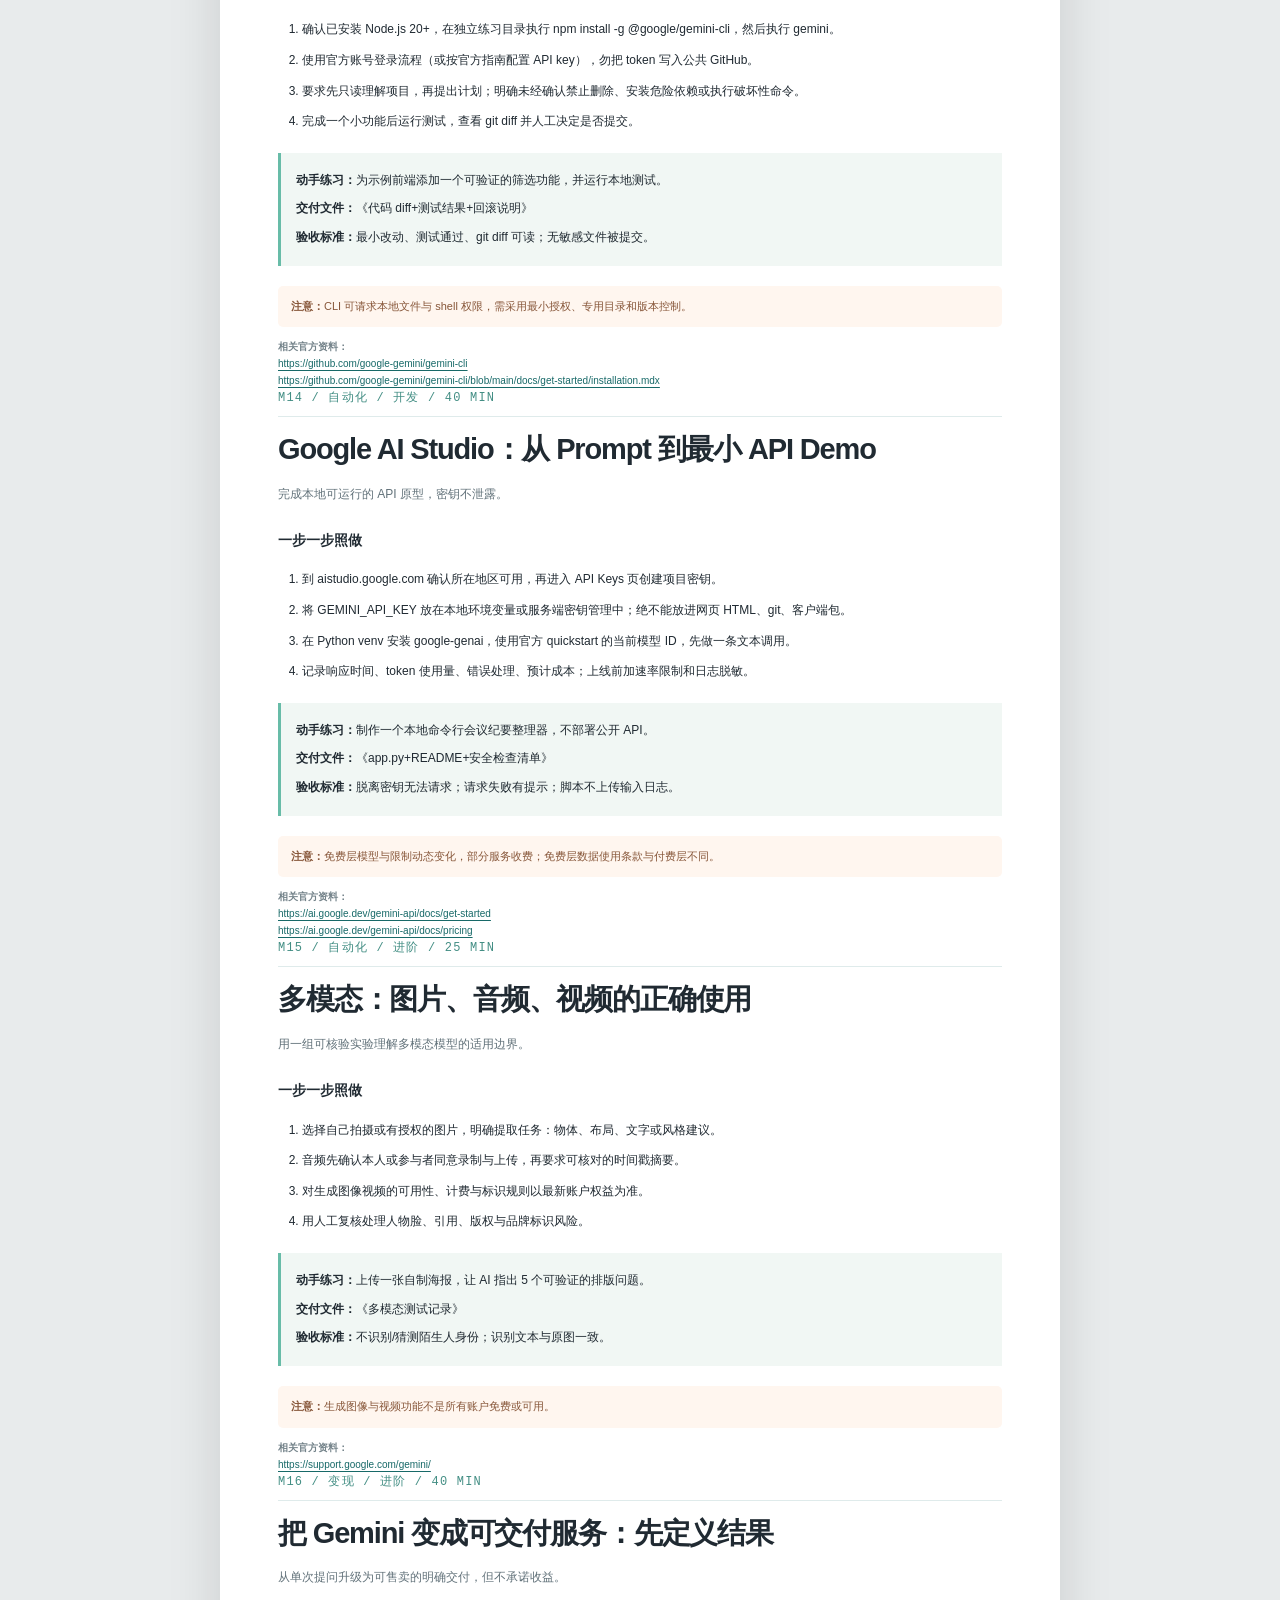
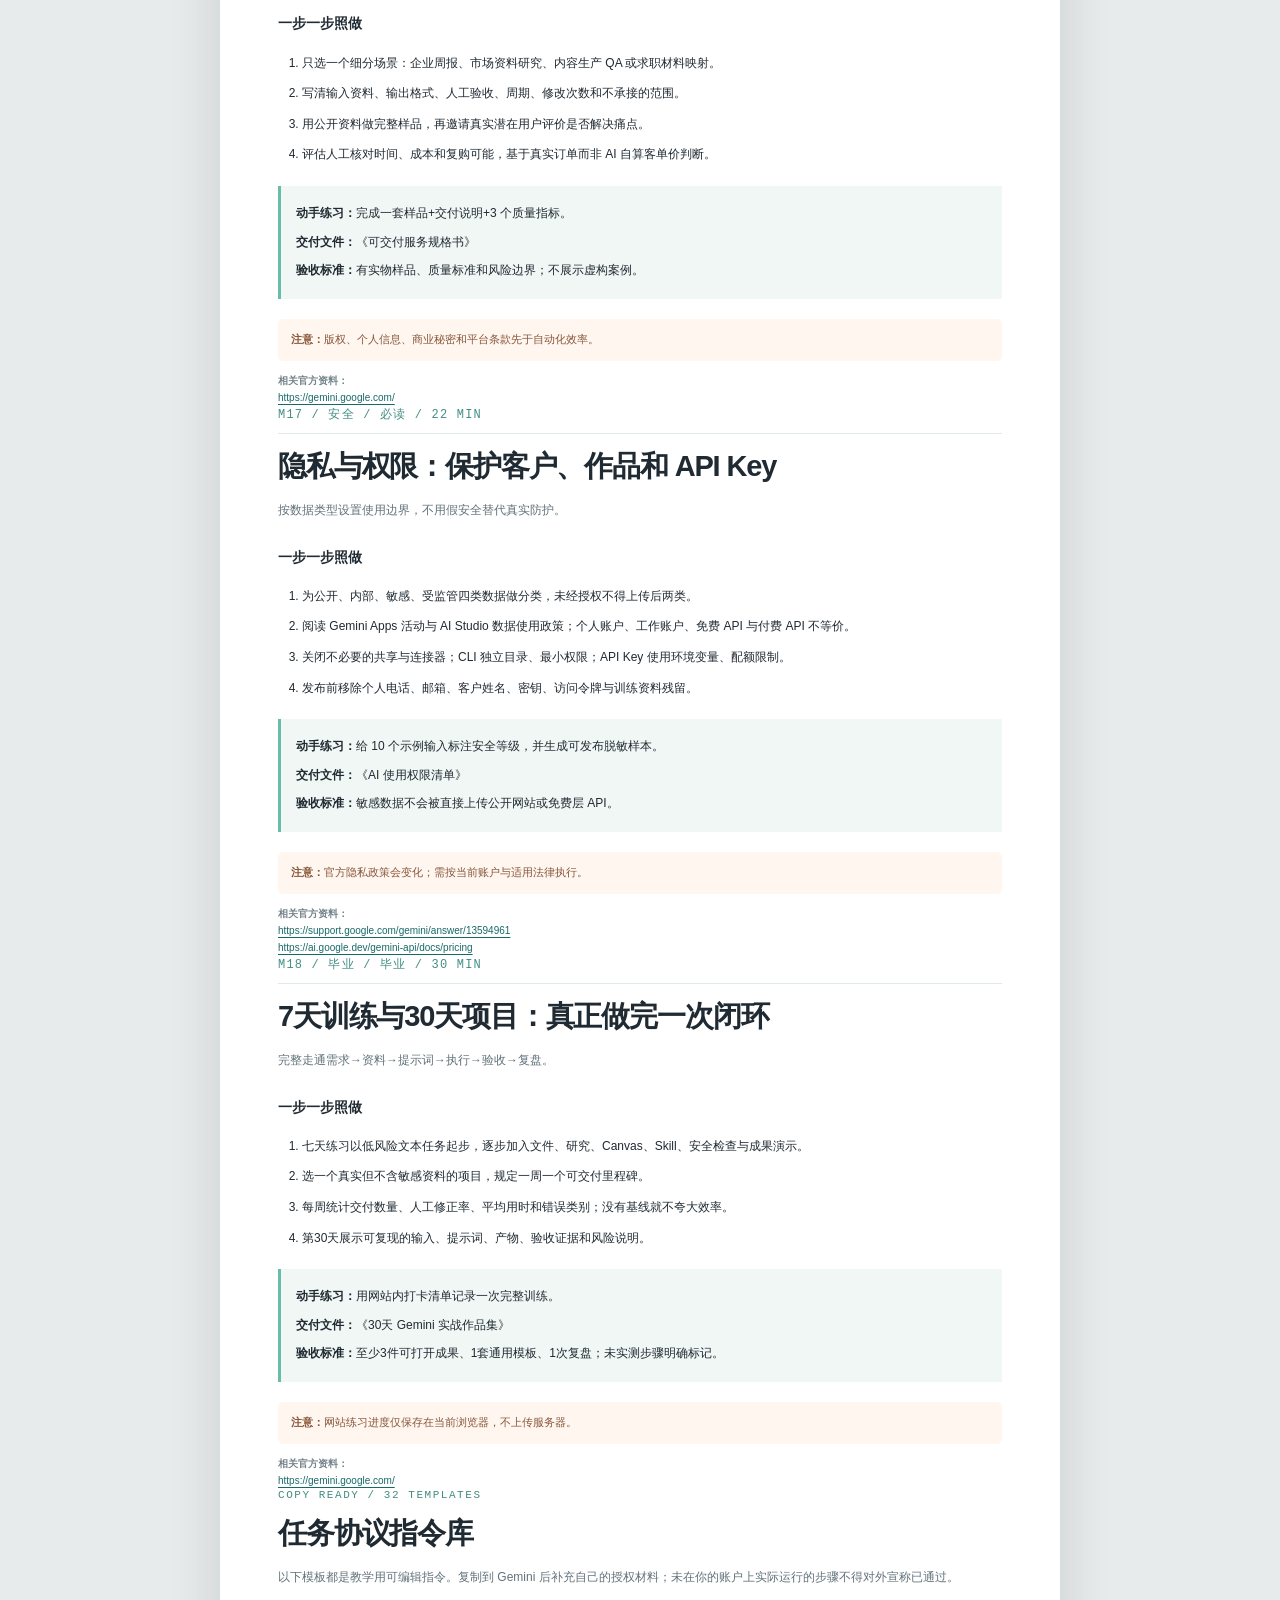
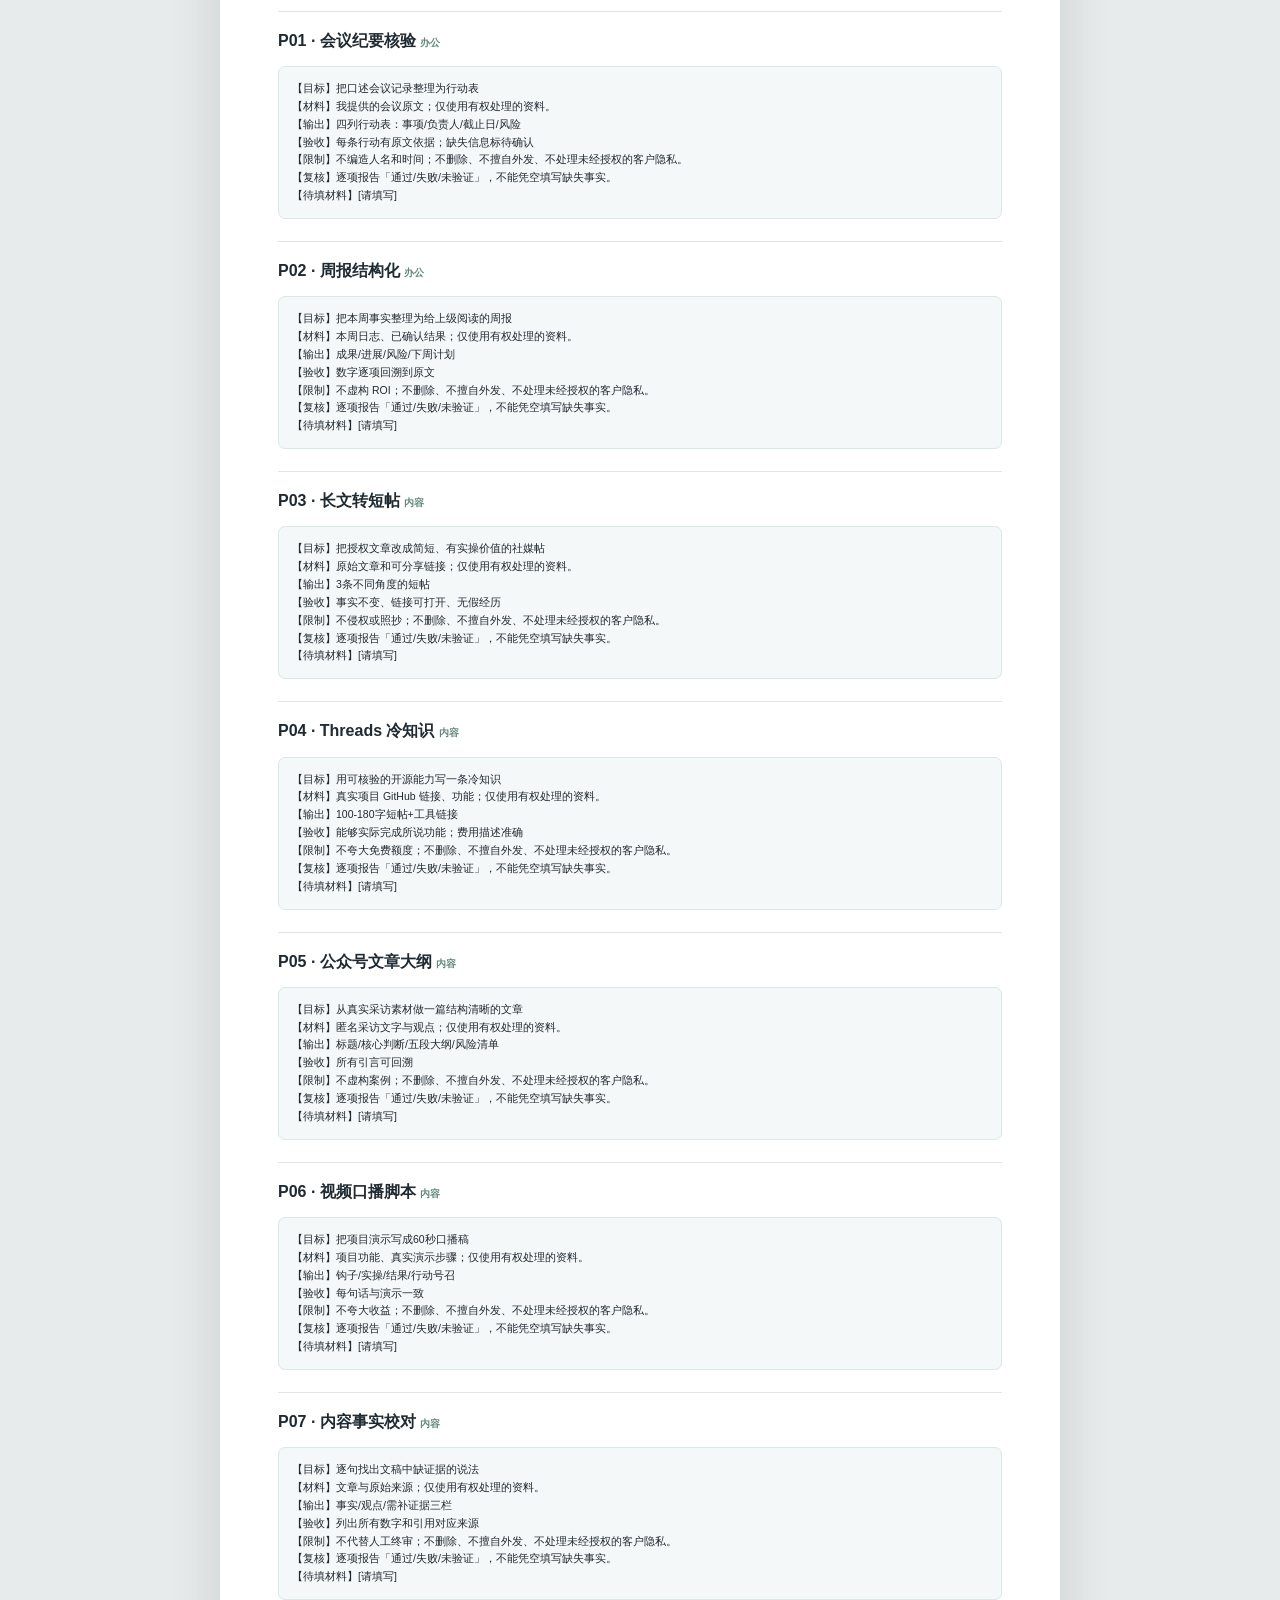
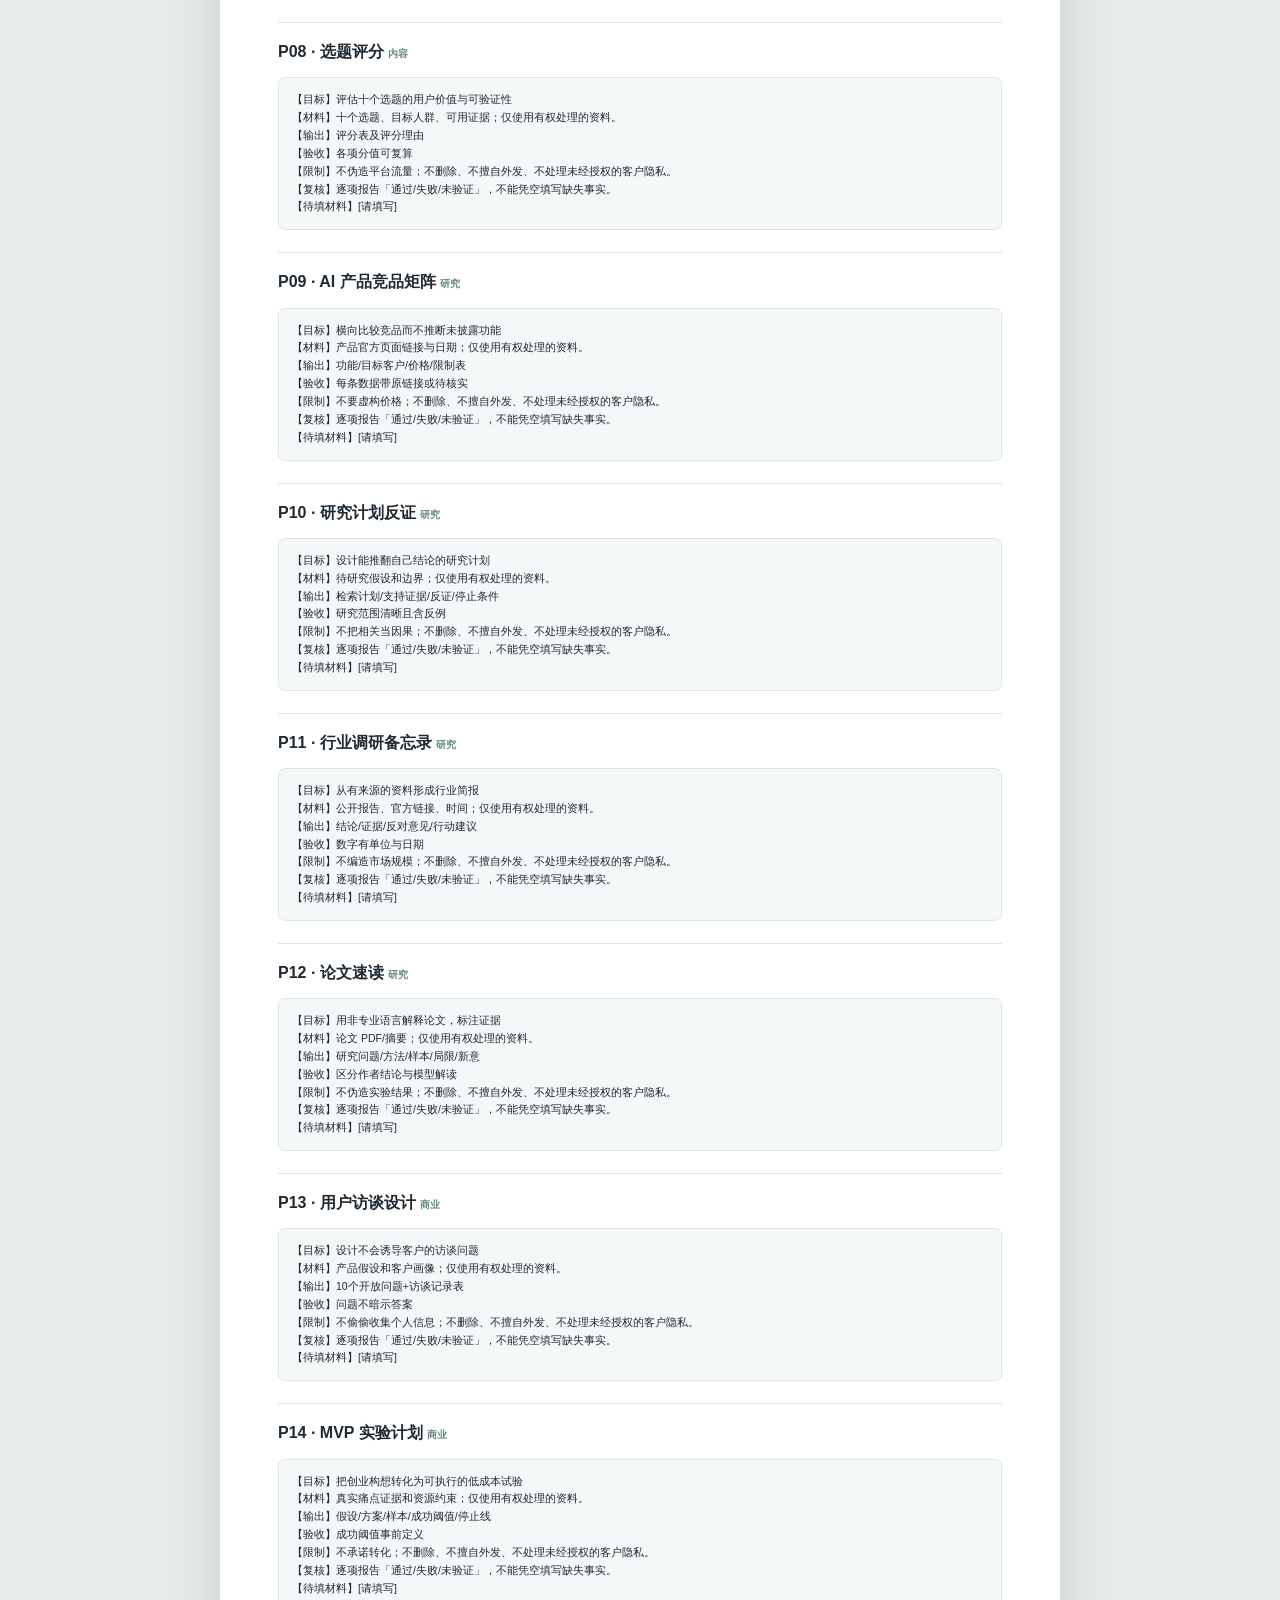
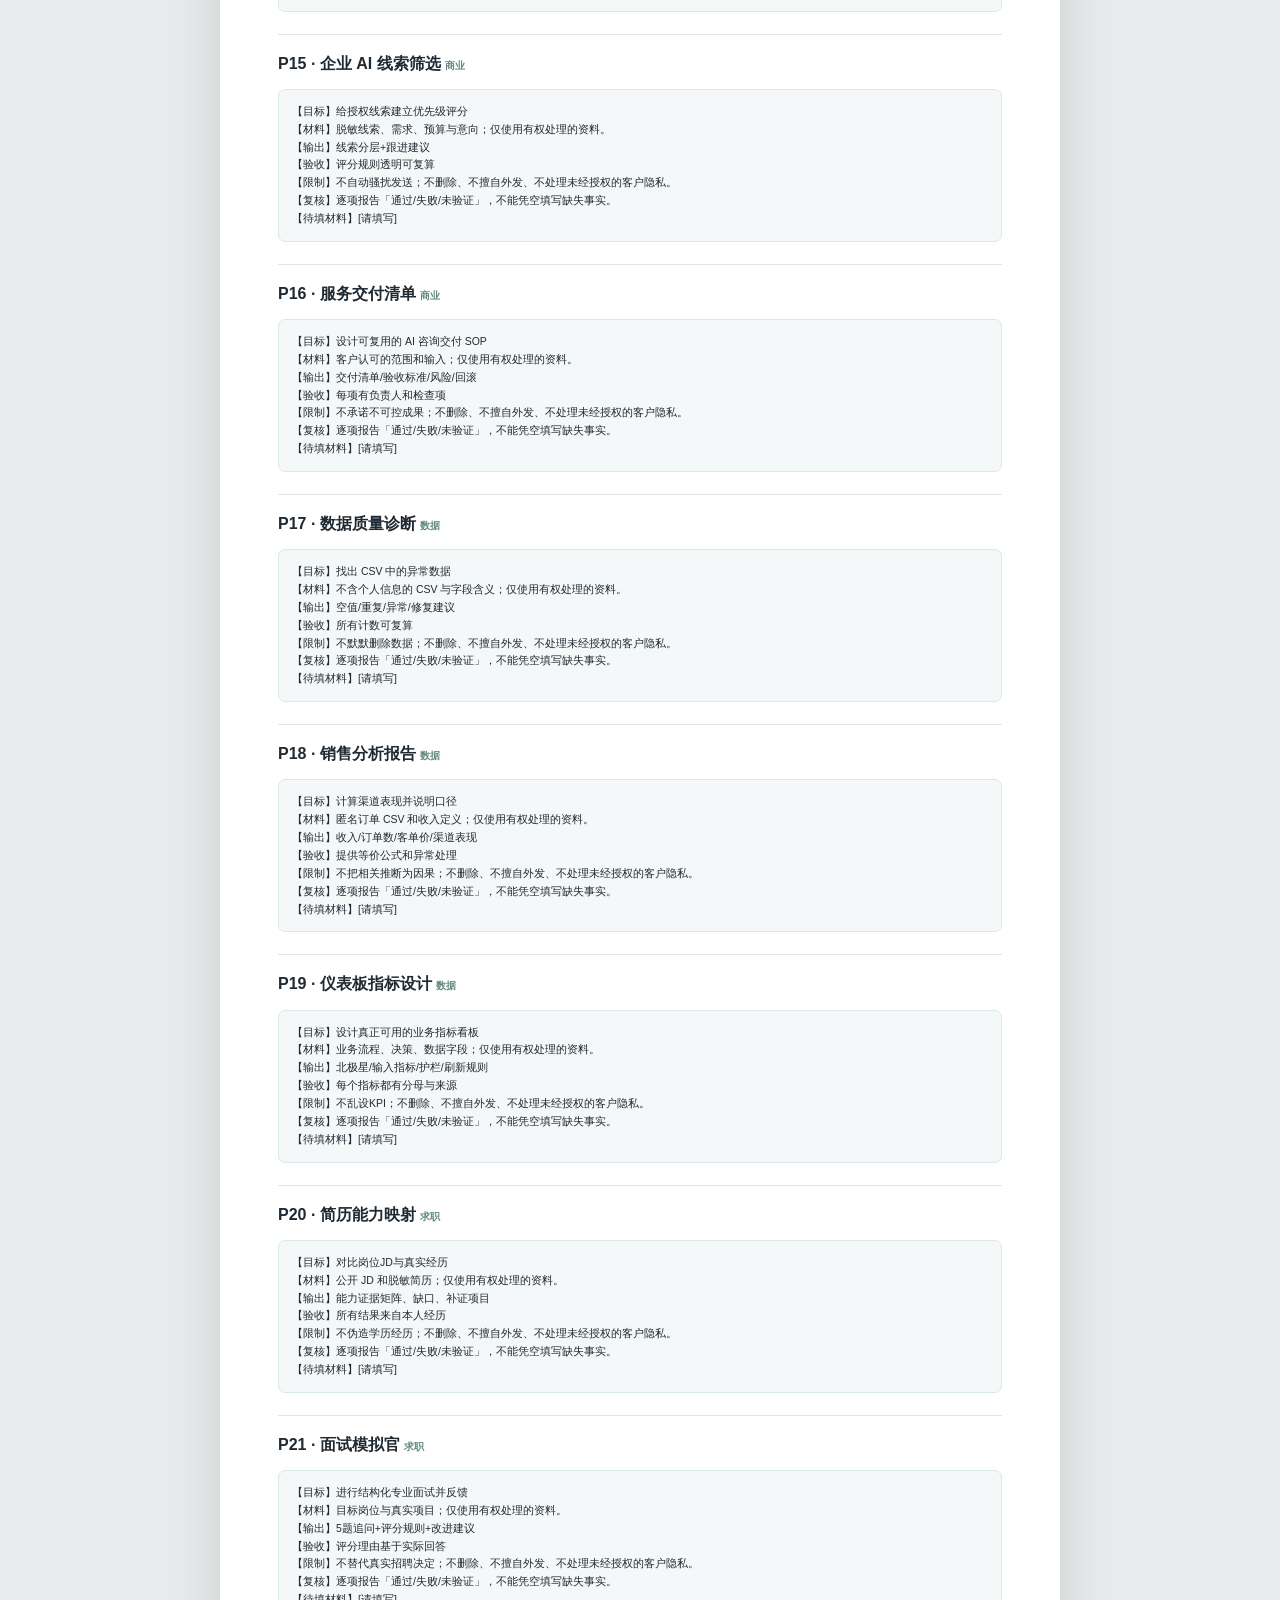
==== commit 4202882a: "feat(branding): prominently surface Andy WeChat, website and services across site, print and PDF" ====
--- a/print.html
+++ b/print.html
@@ -1,4 +1,4 @@
 <!doctype html><html lang="zh-CN"><head><meta charset="utf-8"><meta name="viewport" content="width=device-width,initial-scale=1"><meta name="color-scheme" content="light"><meta name="robots" content="noindex,follow"><title>Gemini 实战教程 · 完整印刷版 | AI 酋长 Andy</title>
 <style>
-@page{size:A4;margin:16mm 17mm 17mm}*{box-sizing:border-box}html{scroll-behavior:smooth}body{margin:0;color:#202a32;background:#e8ebec;font-family:-apple-system,BlinkMacSystemFont,"PingFang SC","Noto Sans CJK SC","Microsoft YaHei",sans-serif;line-height:1.8;counter-reset:page}a{color:#176968;text-decoration:underline;text-underline-offset:3px;overflow-wrap:anywhere}.tools{position:sticky;top:0;z-index:4;display:flex;align-items:center;justify-content:space-between;gap:12px;padding:10px 22px;background:#14242a;color:#f2f5f5;font-size:12px}.tools a{color:#d4ede8}.tools button{cursor:pointer;border:0;border-radius:7px;padding:9px 17px;background:#b6f1df;color:#153335;font-weight:bold}.paper{width:min(calc(100% - 20px),840px);background:white;padding:55px 58px;margin:22px auto 60px;box-shadow:0 20px 50px #0002}.kicker,.eyebrow{font:11px ui-monospace,Consolas,monospace;letter-spacing:.14em;color:#438c80}.cover{min-height:690px;padding-top:90px;border-bottom:3px solid #a1decf;break-after:page}.cover h1{font-size:56px;letter-spacing:-.07em;line-height:1.15;margin:30px 0}.cover h1 em{font-style:normal;color:#1a8b84}.cover p{font-size:15px;color:#647480;max-width:570px}.cover .metadata{margin-top:100px;padding-top:25px;border-top:1px solid #c6d3d4;display:grid;gap:10px;font-size:13px}.cover .metadata b{color:#192a31}.toc{break-after:page}.toc h2{font-size:27px}.toc ol{padding-left:21px;columns:2;column-gap:25px}.toc li{margin:9px 0;break-inside:avoid;font-size:12px}.page-title{font-size:29px;letter-spacing:-.04em;line-height:1.35;margin:13px 0}.lead{color:#62727a;font-size:12px;line-height:1.9}.lesson{break-before:page;page-break-before:always}.lesson .chapter{font:12px ui-monospace,monospace;color:#438e84;letter-spacing:.1em;border-bottom:1px solid #dfebeb;padding-bottom:10px}.lesson h3{font-size:14px;margin:23px 0 10px}.lesson ol{padding-left:24px}.lesson li{font-size:12px;margin:9px 0}.example{border-left:3px solid #68bca8;padding:10px 15px;background:#f1f7f4;margin:20px 0;break-inside:avoid}.example p{font-size:12px;margin:7px 0}.warn{font-size:11px;color:#875639;background:#fff6ef;padding:11px 13px;border-radius:5px}.refs{font-size:10px;color:#74838a;line-height:1.7}.prompt{border-top:1px solid #dee6e6;margin:22px 0;padding-top:15px;break-inside:avoid}.prompt h3{font-size:16px;margin:0 0 7px}.prompt pre{font-family:"PingFang SC","Noto Sans CJK SC","Microsoft YaHei",sans-serif;white-space:pre-wrap;word-break:break-word;font-size:10.5px;line-height:1.7;background:#f5f8f8;border:1px solid #dbe8e8;border-radius:7px;padding:13px}.overview{break-before:page}.overview table{width:100%;border-collapse:collapse;margin:15px 0;table-layout:fixed}.overview th,.overview td{border:1px solid #d8e1e1;text-align:left;font-size:11px;padding:8px;vertical-align:top;overflow-wrap:anywhere}.overview th{background:#f0f7f5}.faq-item{padding:10px 0;border-bottom:1px solid #e0e8e8;break-inside:avoid}.faq-item b{font-size:12px}.faq-item p{font-size:11px;color:#65757c}.linklist li{font-size:11px;line-height:1.7;margin:8px 0}.independent{font-size:10px;color:#64777a;border-top:1px solid #d8e4e4;margin-top:45px;padding-top:13px}.page-break{break-before:page} @media screen and (max-width:680px){.paper{width:100%;padding:28px 19px;margin:0 auto;box-shadow:none}.cover{min-height:500px;padding-top:70px}.cover h1{font-size:40px}.toc ol{columns:1}.tools{position:relative}}@media print{body{background:#fff}.paper{width:100%;padding:0;margin:0;box-shadow:none}.tools{display:none}.cover{min-height:240mm}.toc ol{columns:2}.lesson{break-before:page}.prompt{break-inside:avoid}a{text-decoration:none;color:#256d69}a:after{content:""}}
-</style><script defer src="./data.js"></script><script defer src="./print.js"></script></head><body><div class="tools"><div>GEMINI FIELD GUIDE · 完整印刷版 · 与网站同源</div><div><a href="./">返回互动网站 ↗</a>　<button type="button" id="print-button">打印 / 保存 PDF</button></div></div><main class="paper" id="print-root"><p>正在整理课程内容……</p></main></body></html>+@page{size:A4;margin:16mm 17mm 17mm}*{box-sizing:border-box}html{scroll-behavior:smooth}body{margin:0;color:#202a32;background:#e8ebec;font-family:-apple-system,BlinkMacSystemFont,"PingFang SC","Noto Sans CJK SC","Microsoft YaHei",sans-serif;line-height:1.8;counter-reset:page}a{color:#176968;text-decoration:underline;text-underline-offset:3px;overflow-wrap:anywhere}.tools{position:sticky;top:0;z-index:4;display:flex;flex-wrap:wrap;align-items:center;justify-content:space-between;gap:12px;padding:10px 22px;background:#14242a;color:#f2f5f5;font-size:12px}.tools a{color:#d4ede8}.tools button{cursor:pointer;border:0;border-radius:7px;padding:9px 17px;background:#b6f1df;color:#153335;font-weight:bold}.paper{width:min(calc(100% - 20px),840px);background:white;padding:55px 58px;margin:22px auto 60px;box-shadow:0 20px 50px #0002}.kicker,.eyebrow{font:11px ui-monospace,Consolas,monospace;letter-spacing:.14em;color:#438c80}.cover{min-height:690px;padding-top:90px;border-bottom:3px solid #a1decf;break-after:page}.cover h1{font-size:56px;letter-spacing:-.07em;line-height:1.15;margin:30px 0}.cover h1 em{font-style:normal;color:#1a8b84}.cover p{font-size:15px;color:#647480;max-width:570px}.cover .metadata{margin-top:100px;padding-top:25px;border-top:1px solid #c6d3d4;display:grid;gap:10px;font-size:13px}.cover .metadata b{color:#192a31}.toc{break-after:page}.toc h2{font-size:27px}.toc ol{padding-left:21px;columns:2;column-gap:25px}.toc li{margin:9px 0;break-inside:avoid;font-size:12px}.page-title{font-size:29px;letter-spacing:-.04em;line-height:1.35;margin:13px 0}.lead{color:#62727a;font-size:12px;line-height:1.9}.lesson{break-before:page;page-break-before:always}.lesson .chapter{font:12px ui-monospace,monospace;color:#438e84;letter-spacing:.1em;border-bottom:1px solid #dfebeb;padding-bottom:10px}.lesson h3{font-size:14px;margin:23px 0 10px}.lesson ol{padding-left:24px}.lesson li{font-size:12px;margin:9px 0}.example{border-left:3px solid #68bca8;padding:10px 15px;background:#f1f7f4;margin:20px 0;break-inside:avoid}.example p{font-size:12px;margin:7px 0}.warn{font-size:11px;color:#875639;background:#fff6ef;padding:11px 13px;border-radius:5px}.refs{font-size:10px;color:#74838a;line-height:1.7}.prompt{border-top:1px solid #dee6e6;margin:22px 0;padding-top:15px;break-inside:avoid}.prompt h3{font-size:16px;margin:0 0 7px}.prompt pre{font-family:"PingFang SC","Noto Sans CJK SC","Microsoft YaHei",sans-serif;white-space:pre-wrap;word-break:break-word;font-size:10.5px;line-height:1.7;background:#f5f8f8;border:1px solid #dbe8e8;border-radius:7px;padding:13px}.overview{break-before:page}.overview table{width:100%;border-collapse:collapse;margin:15px 0;table-layout:fixed}.overview th,.overview td{border:1px solid #d8e1e1;text-align:left;font-size:11px;padding:8px;vertical-align:top;overflow-wrap:anywhere}.overview th{background:#f0f7f5}.faq-item{padding:10px 0;border-bottom:1px solid #e0e8e8;break-inside:avoid}.faq-item b{font-size:12px}.faq-item p{font-size:11px;color:#65757c}.linklist li{font-size:11px;line-height:1.7;margin:8px 0}.independent{font-size:10px;color:#64777a;border-top:1px solid #d8e4e4;margin-top:45px;padding-top:13px}.page-break{break-before:page} @media screen and (max-width:680px){.paper{width:100%;padding:28px 19px;margin:0 auto;box-shadow:none}.cover{min-height:500px;padding-top:70px}.cover h1{font-size:40px}.toc ol{columns:1}.tools{position:relative}}@media print{body{background:#fff}.paper{width:100%;padding:0;margin:0;box-shadow:none}.tools{display:none}.cover{min-height:240mm}.toc ol{columns:2}.lesson{break-before:page}.prompt{break-inside:avoid}a{text-decoration:none;color:#256d69}a:after{content:""}}
+</style><script defer src="./data.js"></script><script defer src="./print.js"></script></head><body><div class="tools"><div>GEMINI FIELD GUIDE · 完整印刷版 · <a href="https://metaver.vip/" target="_blank" rel="noopener noreferrer">个人官网 metaver.vip ↗</a> · 微信 AIPMAndy</div><div><a href="./">返回互动网站 ↗</a>　<button type="button" id="print-button">打印 / 保存 PDF</button></div></div><main class="paper" id="print-root"><p>正在整理课程内容……</p></main></body></html>
